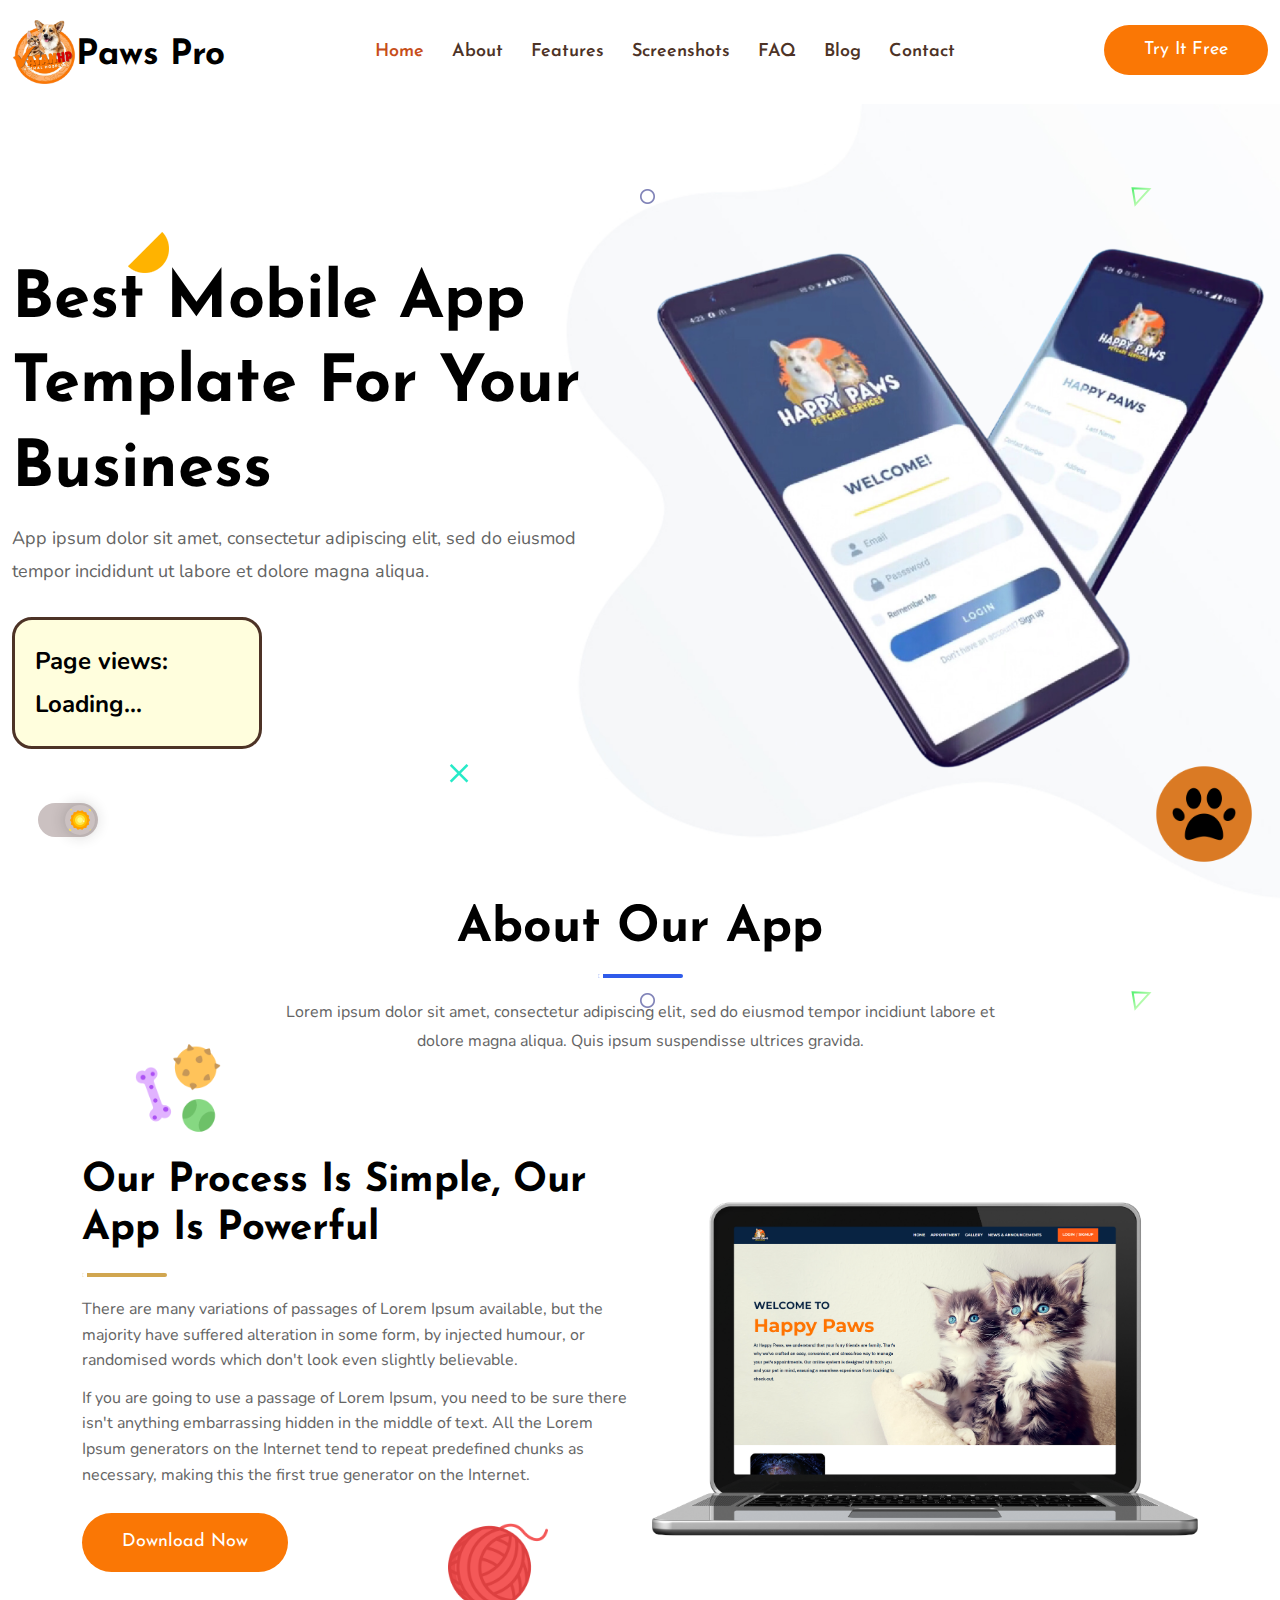
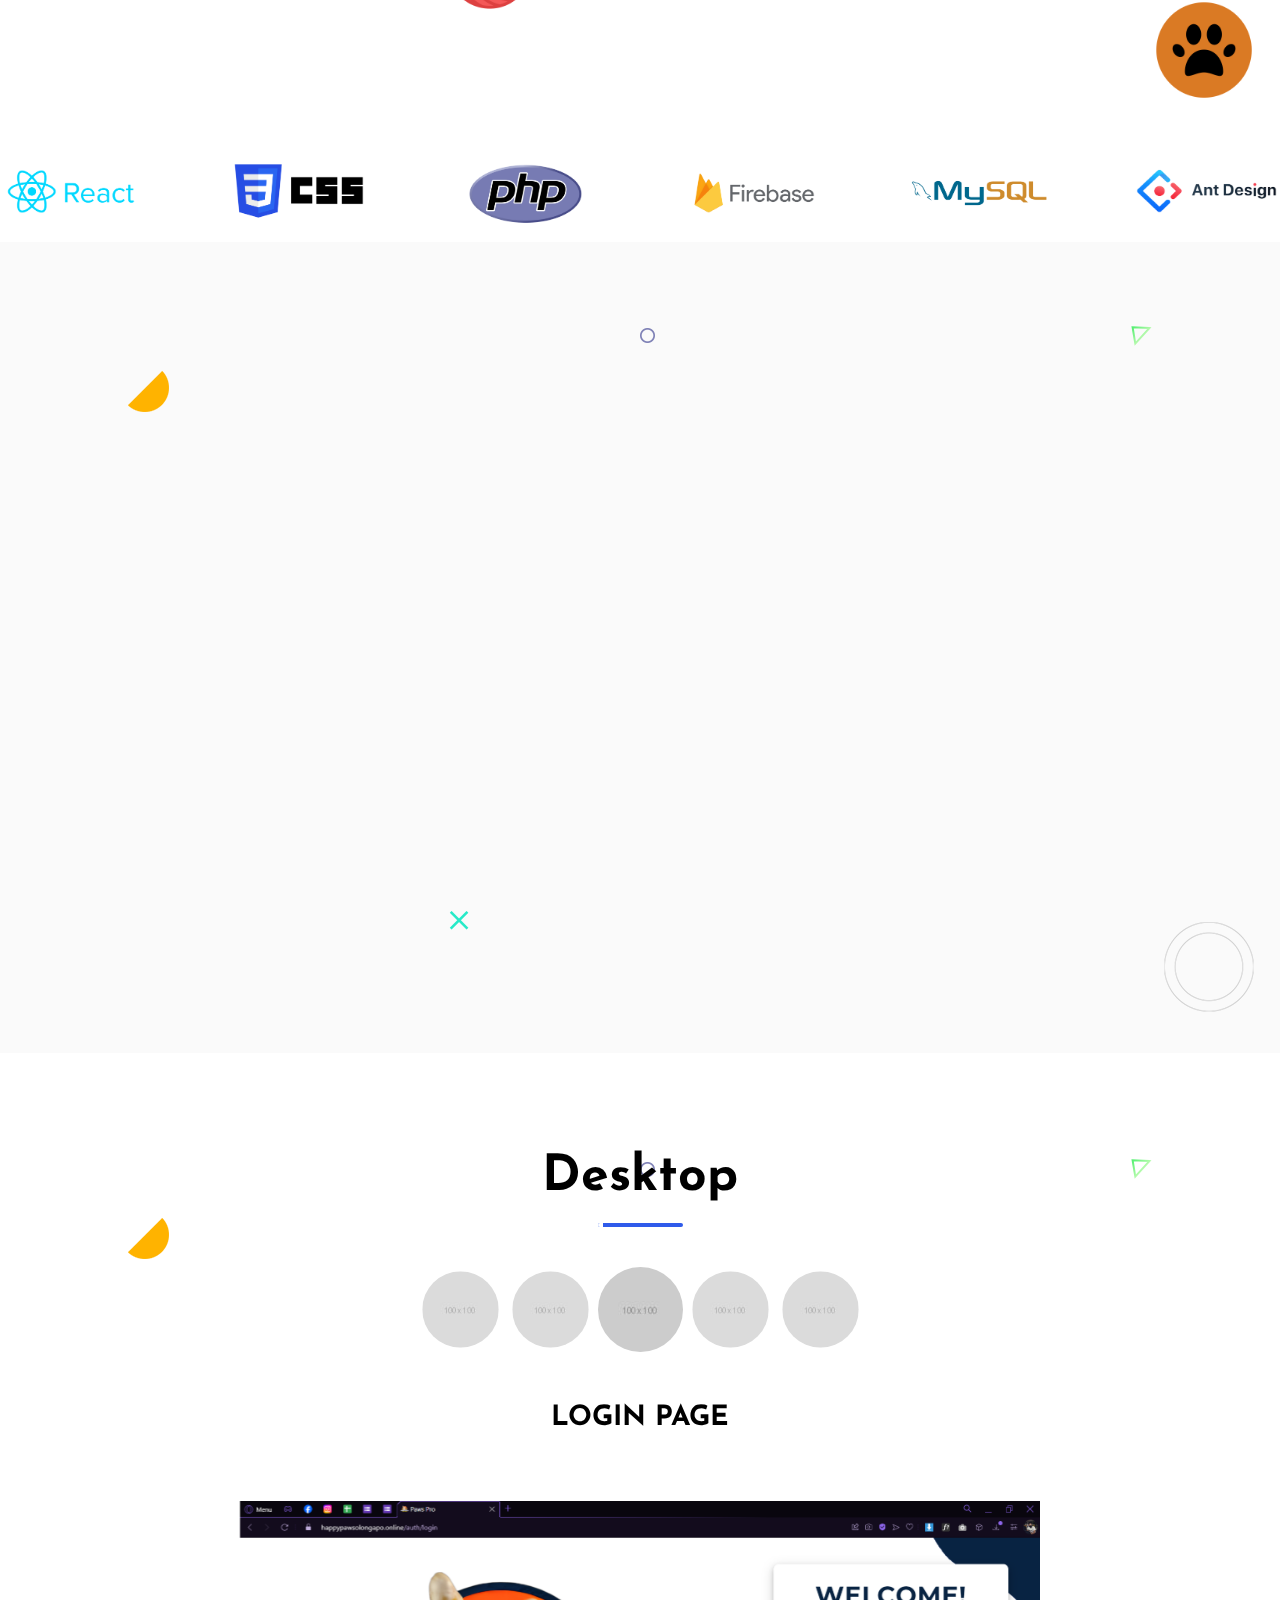
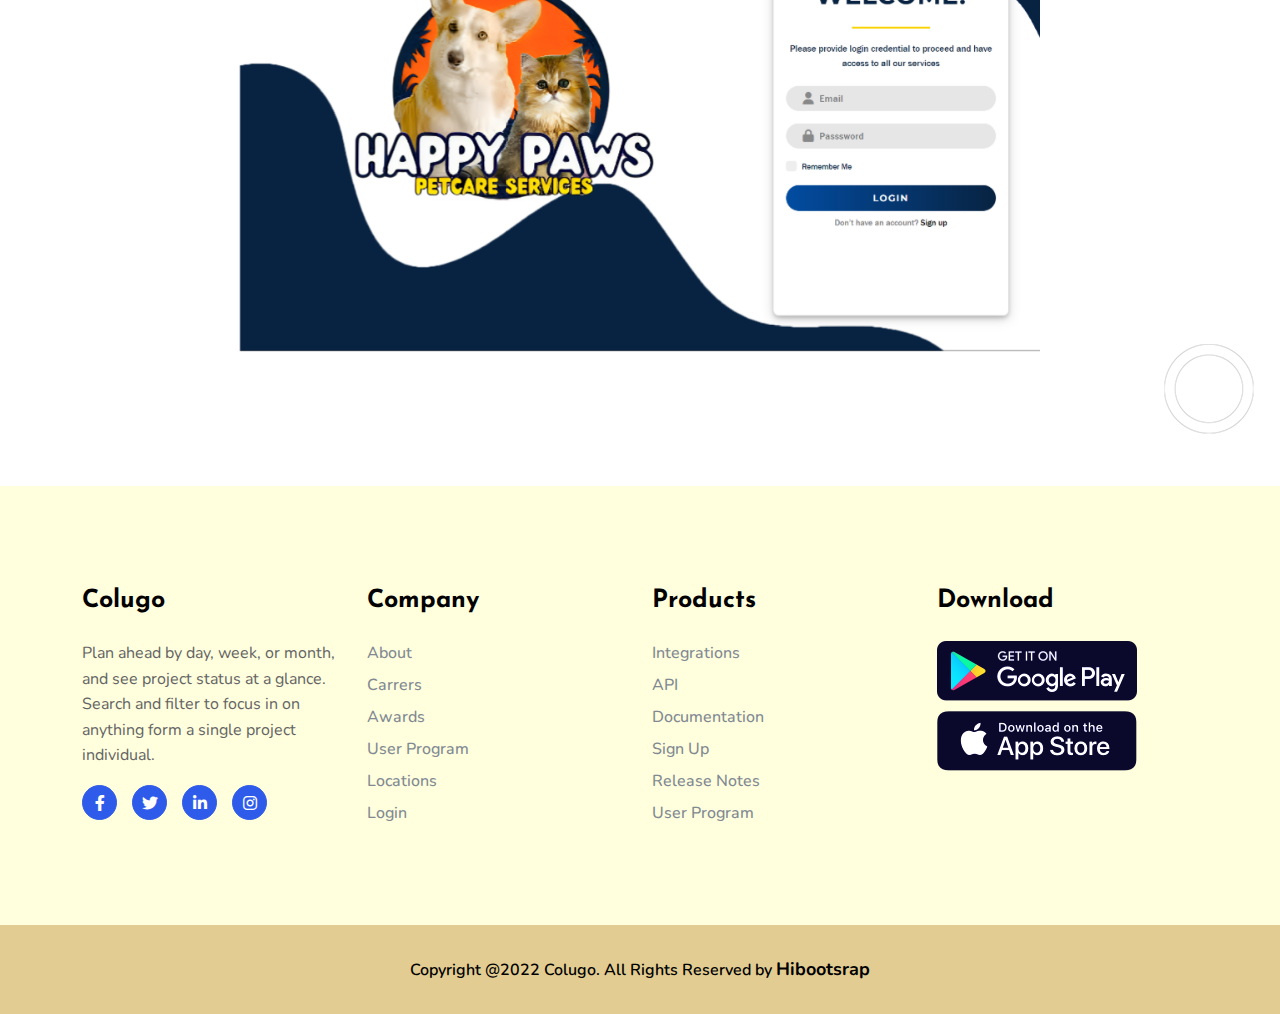
==== index.html @ d1c4af21 "update" ====
<!doctype html>
<html lang="zxx">
    <head>
        <!-- Required meta tags -->
        <meta charset="utf-8">
        <meta name="viewport" content="width=device-width, initial-scale=1, shrink-to-fit=no">
        <meta http-equiv="Cache-Control" content="no-cache, no-store, must-revalidate">
        <meta http-equiv="Pragma" content="no-cache">
        <meta http-equiv="Expires" content="0">
        
        <!-- Bootstrap Min CSS -->
        <link rel="stylesheet" href="assets/css/bootstrap.min.css">
        <!-- Animate Min CSS -->
        <link rel="stylesheet" href="assets/css/animate.min.css">
        <!-- Owl Carousel Min CSS -->
        <link rel="stylesheet" href="assets/css/owl.carousel.min.css">
        <!-- Fontawesome CSS -->
        <link rel="stylesheet" href="assets/css/fontawesome.min.css">
        <!-- Odometer CSS -->
        <link rel="stylesheet" href="assets/css/odometer.css">
        <!-- Popup CSS -->
        <link rel="stylesheet" href="assets/css/magnific-popup.min.css">
        <!-- Slick CSS -->
        <link rel="stylesheet" href="assets/css/slick.min.css">
        <!-- Style CSS -->
        <link rel="stylesheet" href="assets/css/style.css">
        <!-- Dark CSS -->
        <link rel="stylesheet" href="assets/css/dark.css">
        <!-- Responsive CSS -->
        <link rel="stylesheet" href="assets/css/responsive.css">
        <!-- Global CSS -->
        <link rel="stylesheet" href="assets/css/globalstyle.css">

        <title>PAWS PRO</title>

        <link rel="icon" type="image/png" href="assets/img/VTHP.png">
    </head>

    <body data-bs-spy="scroll" data-bs-offset="120">

        <!-- Start Preloader Area -->
        <div class="preloader">
            <div class="preloader">
                <span></span>
                <span></span>
            </div>
        </div>
        <!-- End Preloader Area -->

        <!-- Start Navbar Area -->
        <nav class="navbar navbar-expand-lg navbar-light bg-light">
            <div class="container-fluid">
                <div class="logo">
                    <a href="index.html">
                        <img src="/assets/img/VTHP.png" alt="">
                    </a>
                    <a href="index.html">
                        <h3>Paws Pro</h3>
                    </a>
                </div>

                <button class="navbar-toggler" type="button" data-bs-toggle="collapse" data-bs-target="#navbarSupportedContent" aria-controls="navbarSupportedContent" aria-expanded="false" aria-label="Toggle navigation">
                    <span class="navbar-toggler-icon"></span>
                </button>
            
                <div class="collapse navbar-collapse" id="navbarSupportedContent">
                    <ul class="navbar-nav">
                        <li class="nav-item">
                            <a href="#home" class="nav-link">
                                Home
                            </a>
                        </li>

                        <li class="nav-item">
                            <a href="#about" class="nav-link">
                                About
                            </a>
                        </li>

                        <li class="nav-item">
                            <a href="#features" class="nav-link">
                                Features
                            </a>
                        </li>

                        <li class="nav-item">
                            <a href="#desktop" class="nav-link">
                                Screenshots
                            </a>
                        </li>

                        <li class="nav-item">
                            <a href="#faq" class="nav-link">
                                FAQ
                            </a>
                        </li>

                        <li class="nav-item">
                            <a href="blog.html" class="nav-link">
                                Blog
                            </a>
                        </li>

                        <li class="nav-item">
                            <a href="#contact" class="nav-link">
                                Contact
                            </a>
                        </li>
                    </ul>

                    <div class="others-option">
                        <div class="d-flex align-items-center">
                            <div class="option-item">
                                <a href="#" class="default-btn">
                                    Try It Free
                                    <span></span>
                                </a>
                            </div>
                        </div>
                    </div>
                </div>
            </div>
        </nav>
        <!-- End Navbar Area -->

        <!-- Start Main Banner Area -->
        <div id="home"  class="main-banner">
            <div class="d-table">
                <div class="d-table-cell">
                    <div class="container-fluid">
                        <div class="row align-items-center">
                            <div class="col-lg-6">
                                <div class="banner-content">
                                    <h1>Best Mobile App Template For Your Business</h1>
                                    <p>App ipsum dolor sit amet, consectetur adipiscing elit, sed do eiusmod tempor incididunt ut labore et dolore magna aliqua.</p>
        
                                    <div class="banner-holder">
                                        <p id="page-views">Page views: Loading...</p>
                                    </div>
                                </div>
                            </div>

                            <div class="col-lg-6">
                                <div class="banner-image">
                                    <img src="assets/img/ph.png" alt="image">
                                </div>
                            </div>
                        </div>
                    </div>
                </div>
            </div>

            <div class="default-shape">
                <div class="shape-1">
                    <img src="assets/img/dog.png" width="100px" height="auto" alt="image">
                </div>

                <div class="shape-2 rotateme">
                    <img src="assets/img/shape/2.png" alt="image">
                </div>

                <div class="shape-3">
                    <img src="assets/img/shape/3.svg" alt="image">
                </div>

                <div class="shape-4">
                    <img src="assets/img/shape/4.svg" alt="image">
                </div>

                <div class="shape-5">
                    <img src="assets/img/shape/5.png" alt="image">
                </div>
            </div>
        </div>
        <!-- End Main Banner Area -->

        <!-- Start About Area -->
        <section id="about" class="about-area pb-100">
            <div class="container">
                <div class="section-title">
                    <h2>About Our App</h2>
                    <div class="bar"></div>
                    <p>Lorem ipsum dolor sit amet, consectetur adipiscing elit, sed do eiusmod tempor incidiunt  labore et dolore magna aliqua. Quis ipsum suspendisse ultrices gravida.</p>
                </div>

                <div class="row align-items-center">
                    <div class="col-lg-6">
                        <div class="about-content">
                            <h3>Our process is simple, Our App is powerful</h3>
                            <div class="bar"></div>
                            <p>There are many variations of passages of Lorem Ipsum available, but the majority have suffered alteration in some form, by injected humour, or randomised words which don't look even slightly believable.</p>
                            <p>If you are going to use a passage of Lorem Ipsum, you need to be sure there isn't anything embarrassing hidden in the middle of text. All the Lorem Ipsum generators on the Internet tend to repeat predefined chunks as necessary, making this the first true generator on the Internet.</p>

                            <div class="about-btn">
                                <a href="#" class="default-btn">
                                    Download Now
                                    <span></span>
                                </a>
                            </div>
                        </div>
                    </div>

                    <div class="col-lg-6">
                        <div class="about-image">
                            <img src="assets/img/laptop.png" alt="image">
                        </div>
                    </div>
                </div>
            </div>

            <div class="default-shape">
                <div class="shape-1">
                    <img src="assets/img/dog.png" width="100px" height="auto" alt="image">
                </div>

                <div class="shape-2 rotateme">
                    <img src="assets/img/dog-toy.png" width="100px" height="auto" alt="image">
                </div>

                <div class="shape-3">
                    <img src="assets/img/cat-toy.png" width="100px" height="auto" alt="image">
                </div>

                <div class="shape-4">
                    <img src="assets/img/shape/4.svg" alt="image">
                </div>

                <div class="shape-5">
                    <img src="assets/img/shape/5.png" alt="image">
                </div>
            </div>
        </section>
        <section class="slider-area">
            <!-- <h2>Our Clients</h2> -->
            <div class="wrapper">
                <div class="item"><img alt="" src="assets/img/brands/1.png"></div>
                <div class="item"><img alt="" src="assets/img/brands/2.png"></div>
                <div class="item"><img alt="" src="assets/img/brands/3.png"></div>
                <div class="item"><img alt="" src="assets/img/brands/4.png"></div>
                <div class="item"><img alt="" src="assets/img/brands/5.png"></div>
                <div class="item"><img alt="" src="assets/img/brands/6.png"></div>
            </div>
        </section>
        <!-- End About Area -->

                <!-- Start Team Area -->
                <section class="team-area pt-100 pb-70">
                    <div class="container">
                        <div class="section-title wow animate__animated animate__fadeInUp" data-wow-delay=".3s">
                            <h2>Our Expert Team</h2>
                            <div class="bar"></div>
                            <p>Lorem ipsum dolor sit amet, consectetur adipiscing elit, sed do eiusmod tempor incidiunt  labore et dolore magna aliqua. Quis ipsum suspendisse ultrices gravida.</p>
                        </div>
        
                        <div class="row">
                            <div class="col-lg-3 col-sm-6 wow animate__animated animate__fadeInUp" data-wow-delay=".2s">
                                <div class="single-team">
                                    <div class="image">
                                        <img src="assets/img/team/4.png" alt="image">
            
                                        <div class="content">
                                            <h3>James Roward Paneza</h3>
                                            <p>Researcher</p>
                                        </div>
                                    </div>
                                </div>
                            </div>
        
                            <div class="col-lg-3 col-sm-6 wow animate__animated animate__fadeInUp" data-wow-delay=".3s">
                                <div class="single-team">
                                    <div class="image">
                                        <img src="assets/img/team/3.png" alt="image">
            
                                        <div class="content">
                                            <h3>John Harvey Agrabio</h3>
                                            <p>Back-End</p>
                                        </div>
                                    </div>
                                </div>
                            </div>
        
                            <div class="col-lg-3 col-sm-6 wow animate__animated animate__fadeInUp" data-wow-delay=".4s">
                                <div class="single-team">
                                    <div class="image">
                                        <img src="assets/img/team/1.png" alt="image">
            
                                        <div class="content">
                                            <h3>John Patrick S. Mata</h3>
                                            <p>Front-End</p>
                                        </div>
                                    </div>
                                </div>
                            </div>

                            <div class="col-lg-3 col-sm-6 wow animate__animated animate__fadeInUp" data-wow-delay=".4s">
                                <div class="single-team">
                                    <div class="image">
                                        <img src="assets/img/team/2.png" alt="image">
            
                                        <div class="content">
                                            <h3>Kenneth V. Bautista</h3>
                                            <p>Project Adviser</p>
                                        </div>
                                    </div>
                                </div>
                            </div>
                        </div>
                    </div>
        
                    <div class="default-shape">
                        <div class="shape-1">
                            <img src="assets/img/shape/1.png" alt="image">
                        </div>
        
                        <div class="shape-2 rotateme">
                            <img src="assets/img/shape/2.png" alt="image">
                        </div>
        
                        <div class="shape-3">
                            <img src="assets/img/shape/3.svg" alt="image">
                        </div>
        
                        <div class="shape-4">
                            <img src="assets/img/shape/4.svg" alt="image">
                        </div>
        
                        <div class="shape-5">
                            <img src="assets/img/shape/5.png" alt="image">
                        </div>
                    </div>
                </section>
                <!-- End Team Area -->

        <!-- Start Features Area -->
        <!-- <section id="features" class="features-area pb-70">
            <div class="container">
                <div class="section-title">
                    <h2>Awsome Features</h2>
                    <div class="bar"></div>
                    <p>Lorem ipsum dolor sit amet, consectetur adipiscing elit, sed do eiusmod tempor incidiunt  labore et dolore magna aliqua. Quis ipsum suspendisse ultrices gravida.</p>
                </div>

                <div class="row">
                    <div class="col-lg-4 col-md-6">
                        <div class="single-features">
                            <div class="icon">
                                <i class="fa fa-sun"></i>
                            </div>
                            <h3>High Resolution</h3>
                            <p>Lorem ipsum dolor sit amet, con se ctetur adipiscing elit. In sagittis eg esta ante, sed viverra nunc tinci dunt nec elei fend et tiram.</p>
                        </div>
                    </div>

                    <div class="col-lg-4 col-md-6">
                        <div class="single-features">
                            <div class="icon">
                                <i class="fa fa-lightbulb"></i>
                            </div>
                            <h3>Unique Design</h3>
                            <p>Lorem ipsum dolor sit amet, con se ctetur adipiscing elit. In sagittis eg esta ante, sed viverra nunc tinci dunt nec elei fend et tiram.</p>
                        </div>
                    </div>

                    <div class="col-lg-4 col-md-6">
                        <div class="single-features">
                            <div class="icon">
                                <i class="fa fa-desktop"></i>
                            </div>
                            <h3>Full Responsive</h3>
                            <p>Lorem ipsum dolor sit amet, con se ctetur adipiscing elit. In sagittis eg esta ante, sed viverra nunc tinci dunt nec elei fend et tiram.</p>
                        </div>
                    </div>

                    <div class="col-lg-4 col-md-6">
                        <div class="single-features">
                            <div class="icon">
                                <i class="fa fa-code"></i>
                            </div>
                            <h3>Clean Codes</h3>
                            <p>Lorem ipsum dolor sit amet, con se ctetur adipiscing elit. In sagittis eg esta ante, sed viverra nunc tinci dunt nec elei fend et tiram.</p>
                        </div>
                    </div>

                    <div class="col-lg-4 col-md-6">
                        <div class="single-features">
                            <div class="icon">
                                <i class="fa fa-eye"></i>
                            </div>
                            <h3>Retina Ready</h3>
                            <p>Lorem ipsum dolor sit amet, con se ctetur adipiscing elit. In sagittis eg esta ante, sed viverra nunc tinci dunt nec elei fend et tiram.</p>
                        </div>
                    </div>

                    <div class="col-lg-4 col-md-6">
                        <div class="single-features">
                            <div class="icon">
                                <i class="fa fa-camera"></i>
                            </div>
                            <h3>Unlimited Features</h3>
                            <p>Lorem ipsum dolor sit amet, con se ctetur adipiscing elit. In sagittis eg esta ante, sed viverra nunc tinci dunt nec elei fend et tiram.</p>
                        </div>
                    </div>
                </div>
            </div>

            <div class="default-shape">
                <div class="shape-1">
                    <img src="assets/img/shape/1.png" alt="image">
                </div>

                <div class="shape-2 rotateme">
                    <img src="assets/img/shape/2.png" alt="image">
                </div>

                <div class="shape-3">
                    <img src="assets/img/shape/3.svg" alt="image">
                </div>

                <div class="shape-4">
                    <img src="assets/img/shape/4.svg" alt="image">
                </div>

                <div class="shape-5">
                    <img src="assets/img/shape/5.png" alt="image">
                </div>
            </div>
        </section> -->
        <!-- End Features Area -->

        <!-- Start Testimonial Area -->
        <section id="desktop" class="testimonial-area ptb-100">
            <div class="container">
                <div class="section-title">
                    <h2>Desktop</h2>
                    <div class="bar"></div>
                </div>

                <div class="testimonial-slides">


                    <div class="client-thumbnails">
						<div>
							<div class="item">
                                <div class="img-fill">
                                    <img src="assets/img/client/1.jpg" alt="client">
                                </div>
                                
                                <div class="title">
                                    <h3>LOGIN PAGE</h3>
                                </div>
							</div>
							
							<div class="item">
								<div class="img-fill">
                                    <img src="assets/img/client/2.jpg" alt="client">
                                </div>
                                
                                <div class="title">
                                    <h3>SIGN UP PAGE</h3>
                                </div>
                            </div>
                            
                            <div class="item">
								<div class="img-fill">
                                    <img src="assets/img/client/3.jpg" alt="client">
                                </div>
                                
                                <div class="title">
                                    <h3>LANDING PAGE</h3>
                                </div>
							</div>
							
							<div class="item">
								<div class="img-fill">
                                    <img src="assets/img/client/4.jpg" alt="client">
                                </div>
                                
                                <div class="title">
                                    <h3>APPOINTMENT PAGE</h3>
                                </div>
                            </div>
							
							<div class="item">
								<div class="img-fill">
                                    <img src="assets/img/client/5.jpg" alt="client">
                                </div>
                                
                                <div class="title">
                                    <h3>GALLERY PAGE</h3>
                                </div>
                            </div>
                            
                            <div class="item">
								<div class="img-fill">
                                    <img src="assets/img/client/1.jpg" alt="client">
                                </div>
                                
                                <div class="title">
                                    <h3>N & A PAGE</h3>
                                </div>
							</div>
							
							<div class="item">
								<div class="img-fill">
                                    <img src="assets/img/client/2.jpg" alt="client">
                                </div>
                                
                                <div class="title">
                                    <h3>PROFILE PAGE1</h3>
                                </div>
                            </div>
                            
                            <div class="item">
								<div class="img-fill">
                                    <img src="assets/img/client/3.jpg" alt="client">
                                </div>
                                
                                <div class="title">
                                    <h3>PROFILE PAGE2</h3>
                                </div>
							</div>
						</div>
                    </div>



					<div class="client-feedback">
						<div>
							<div class="item">
								<div class="single-feedback">
									<img src="assets/img/paws-page/pawspro-loginpage.png" alt="">
								</div>
							</div>
							
							<div class="item">
								<div class="single-feedback">
									<img src="assets/img/paws-page/pawspro-signuppage.png" alt="">
								</div>
							</div>
							
							<div class="item">
								<div class="single-feedback">
									<img src="assets/img/paws-page/pawspro-landingpage.png" alt="">
								</div>
							</div>
							
							<div class="item">
								<div class="single-feedback">
									<img src="assets/img/paws-page/pawspro-appointmentpage.png" alt="">
								</div>
							</div>
							
							<div class="item">
								<div class="single-feedback">
									<img src="assets/img/paws-page/pawspro-gallerypage.png" alt="">
								</div>
							</div>
							
							<div class="item">
								<div class="single-feedback">
									<img src="assets/img/paws-page/pawspro-newspage.png" alt="">
								</div>
							</div>
							
							<div class="item">
								<div class="single-feedback">
									<img src="assets/img/paws-page/pawspro-profilepage1.png" alt="">
								</div>
							</div>
							
							<div class="item">
								<div class="single-feedback">
									<img src="assets/img/paws-page/pawspro-profilepage2.png" alt="">
								</div>
							</div>
                        </div>
                        
                        <button class="prev-arrow slick-arrow">
                            <i class="fa fa-chevron-left"></i>
                        </button>
                        
                        <button class="next-arrow slick-arrow">
                            <i class="fa fa-chevron-right"></i>
                        </button>
                    </div>
                    
				</div>
            </div>

            <div class="default-shape">
                <div class="shape-1">
                    <img src="assets/img/shape/1.png" alt="image">
                </div>

                <div class="shape-2 rotateme">
                    <img src="assets/img/shape/2.png" alt="image">
                </div>

                <div class="shape-3">
                    <img src="assets/img/shape/3.svg" alt="image">
                </div>

                <div class="shape-4">
                    <img src="assets/img/shape/4.svg" alt="image">
                </div>

                <div class="shape-5">
                    <img src="assets/img/shape/5.png" alt="image">
                </div>
            </div>
        </section>
        <!-- End Testimonial Area -->

        <!-- Start Footer Area -->
        <section class="footer-area pt-100 pb-70">
            <div class="container">
                <div class="row">
                    <div class="col-lg-3 col-sm-6">
                        <div class="single-footer-widget">
                            <a href="#" class="logo">
                                <h2>Colugo</h2>
                            </a>
                            <p>Plan ahead by day, week, or month, and see project status at a glance. Search and filter to focus in on anything form a single project individual.</p>
                            <ul class="social-list">
                                <li>
                                    <a href="#" target="_blank">
                                        <i class="fab fa-facebook-f"></i>
                                    </a>
                                </li>
                                <li>
                                    <a href="#" target="_blank">
                                        <i class="fab fa-twitter"></i>
                                    </a>
                                </li>
                                <li>
                                    <a href="#" target="_blank">
                                        <i class="fab fa-linkedin-in"></i>
                                    </a>
                                </li>
                                <li>
                                    <a href="#" target="_blank">
                                        <i class="fab fa-instagram"></i>
                                    </a>
                                </li>
                            </ul>
                        </div>
                    </div>

                    <div class="col-lg-3 col-sm-6">
                        <div class="single-footer-widget pl-5">
                            <h3>Company</h3>
                            <ul class="list">
                                <li>
                                    <a href="#">
                                        About
                                    </a>
                                </li>
                                <li>
                                    <a href="#">
                                        Carrers
                                    </a>
                                </li>
                                <li>
                                    <a href="#">
                                        Awards
                                    </a>
                                </li>
                                <li>
                                    <a href="#">
                                        User Program
                                    </a>
                                </li>
                                <li>
                                    <a href="#">
                                        Locations
                                    </a>
                                </li>
                                <li>
                                    <a href="#">
                                        Login
                                    </a>
                                </li>
                            </ul>
                        </div>
                    </div>

                    <div class="col-lg-3 col-sm-6">
                        <div class="single-footer-widget">
                            <h3>Products</h3>
                            <ul class="list">
                                <li>
                                    <a href="#">
                                        Integrations
                                    </a>
                                </li>
                                <li>
                                    <a href="#">
                                        API
                                    </a>
                                </li>
                                <li>
                                    <a href="#">
                                        Documentation
                                    </a>
                                </li>
                                <li>
                                    <a href="#">
                                        Sign Up
                                    </a>
                                </li>
                                <li>
                                    <a href="#">
                                        Release Notes
                                    </a>
                                </li>
                                <li>
                                    <a href="#">
                                        User Program
                                    </a>
                                </li>
                            </ul>
                        </div>
                    </div>

                    <div class="col-lg-3 col-sm-6">
                        <div class="single-footer-widget">
                            <h3>Download</h3>
                            
                            <ul class="footer-holder">
                                <li>
                                    <a href="#">
                                        <img src="assets/img/store/1.png" alt="image">
                                    </a>
                                </li>

                                <li>
                                    <a href="#">
                                        <img src="assets/img/store/2.png" alt="image">
                                    </a>
                                </li>
                            </ul>
                        </div>
                    </div>
                </div>
            </div>
        </section>
        <!-- End Footer Area -->

        <!-- Start Copy Right Area -->
        <div class="copy-right">
            <div class="container">
                <div class="copy-right-content">
                    <p>
                        Copyright @2022 Colugo. All Rights Reserved by
                        <a href="https://hibootstrap.com" target="_blank">
                            Hibootsrap
                        </a>
                    </p>
                </div>
            </div>
        </div>
        <!-- End Copy Right Area -->

        <!-- Start Go Top Section -->
        <div class="go-top">
            <i class="fa fa-chevron-up"></i>
            <i class="fa fa-chevron-up"></i>
        </div>
        <!-- End Go Top Section -->

        <!-- jQuery Min JS -->
        <script src="assets/js/jquery.min.js"></script>
        <!-- Bootstrap Min JS -->
        <script src="assets/js/bootstrap.bundle.min.js"></script>
        <!-- Owl Carousel Min JS -->
        <script src="assets/js/owl.carousel.min.js"></script>
        <!-- Appear JS -->
        <script src="assets/js/jquery.appear.js"></script>
        <!-- Odometer JS -->
        <script src="assets/js/odometer.min.js"></script>
        <!-- Slick JS -->
        <script src="assets/js/slick.min.js"></script>
        <!-- Particles JS -->
        <script src="assets/js/particles.min.js"></script>
        <!-- Ripples JS -->
        <script src="assets/js/jquery.ripples-min.js"></script>
        <!-- Popup JS -->
        <script src="assets/js/jquery.magnific-popup.min.js"></script>
        <!-- WOW Min JS -->
        <script src="assets/js/wow.min.js"></script>
        <!-- AjaxChimp Min JS -->
        <script src="assets/js/jquery.ajaxchimp.min.js"></script>
        <!-- Form Validator Min JS -->
        <script src="assets/js/form-validator.min.js"></script>
        <!-- Contact Form Min JS -->
        <script src="assets/js/contact-form-script.js"></script>
        <!-- Main JS -->
        <script src="assets/js/main.js"></script>

        <script>
            // Function to fetch and update the page view count
            function updatePageViews() {
                fetch('https://scarlet-rattlesnake-shoe.cyclic.app/api/totalpageviews') // Assuming the server is running on the same host
                    .then(response => response.json())
                    .then(data => {
                        // Update the page view count in the HTML content
                        document.getElementById('page-views').innerText = 'Page views: ' + data.totalPageViews;
                    })
                    .catch(error => {
                        console.error('Error fetching page views:', error);
                    });
            }
    
            window.onload = updatePageViews;
    
            // Update page views every 30 seconds
            setInterval(updatePageViews, 30000); // 30 seconds in milliseconds
        </script>
    </body>
</html>
---- assets/css/odometer.css ----
.odometer.odometer-auto-theme, .odometer.odometer-theme-default {
  display: inline-block;
  vertical-align: middle;
  *vertical-align: auto;
  *zoom: 1;
  *display: inline;
  position: relative;
}
.odometer.odometer-auto-theme .odometer-digit, .odometer.odometer-theme-default .odometer-digit {
  display: inline-block;
  vertical-align: middle;
  *vertical-align: auto;
  *zoom: 1;
  *display: inline;
  position: relative;
}
.odometer.odometer-auto-theme .odometer-digit .odometer-digit-spacer, .odometer.odometer-theme-default .odometer-digit .odometer-digit-spacer {
  display: inline-block;
  vertical-align: middle;
  *vertical-align: auto;
  *zoom: 1;
  *display: inline;
  visibility: hidden;
}
.odometer.odometer-auto-theme .odometer-digit .odometer-digit-inner, .odometer.odometer-theme-default .odometer-digit .odometer-digit-inner {
  text-align: left;
  display: block;
  position: absolute;
  top: 0;
  left: 0;
  right: 0;
  bottom: 0;
  overflow: hidden;
}
.odometer.odometer-auto-theme .odometer-digit .odometer-ribbon, .odometer.odometer-theme-default .odometer-digit .odometer-ribbon {
  display: block;
}
.odometer.odometer-auto-theme .odometer-digit .odometer-ribbon-inner, .odometer.odometer-theme-default .odometer-digit .odometer-ribbon-inner {
  display: block;
  -webkit-backface-visibility: hidden;
}
.odometer.odometer-auto-theme .odometer-digit .odometer-value, .odometer.odometer-theme-default .odometer-digit .odometer-value {
  display: block;
  -webkit-transform: translateZ(0);
}
.odometer.odometer-auto-theme .odometer-digit .odometer-value.odometer-last-value, .odometer.odometer-theme-default .odometer-digit .odometer-value.odometer-last-value {
  position: absolute;
}
.odometer.odometer-auto-theme.odometer-animating-up .odometer-ribbon-inner, .odometer.odometer-theme-default.odometer-animating-up .odometer-ribbon-inner {
  -webkit-transition: -webkit-transform 2s;
  -moz-transition: -moz-transform 2s;
  -ms-transition: -ms-transform 2s;
  -o-transition: -o-transform 2s;
  transition: transform 2s;
}
.odometer.odometer-auto-theme.odometer-animating-up.odometer-animating .odometer-ribbon-inner, .odometer.odometer-theme-default.odometer-animating-up.odometer-animating .odometer-ribbon-inner {
  -webkit-transform: translateY(-100%);
  -moz-transform: translateY(-100%);
  -ms-transform: translateY(-100%);
  -o-transform: translateY(-100%);
  transform: translateY(-100%);
}
.odometer.odometer-auto-theme.odometer-animating-down .odometer-ribbon-inner, .odometer.odometer-theme-default.odometer-animating-down .odometer-ribbon-inner {
  -webkit-transform: translateY(-100%);
  -moz-transform: translateY(-100%);
  -ms-transform: translateY(-100%);
  -o-transform: translateY(-100%);
  transform: translateY(-100%);
}
.odometer.odometer-auto-theme.odometer-animating-down.odometer-animating .odometer-ribbon-inner, .odometer.odometer-theme-default.odometer-animating-down.odometer-animating .odometer-ribbon-inner {
  -webkit-transition: -webkit-transform 2s;
  -moz-transition: -moz-transform 2s;
  -ms-transition: -ms-transform 2s;
  -o-transition: -o-transform 2s;
  transition: transform 2s;
  -webkit-transform: translateY(0);
  -moz-transform: translateY(0);
  -ms-transform: translateY(0);
  -o-transform: translateY(0);
  transform: translateY(0);
}

.odometer.odometer-auto-theme, .odometer.odometer-theme-default {
  font-family: "Helvetica Neue", sans-serif;
  line-height: 1.1em;
}
.odometer.odometer-auto-theme .odometer-value, .odometer.odometer-theme-default .odometer-value {
  text-align: center;
}
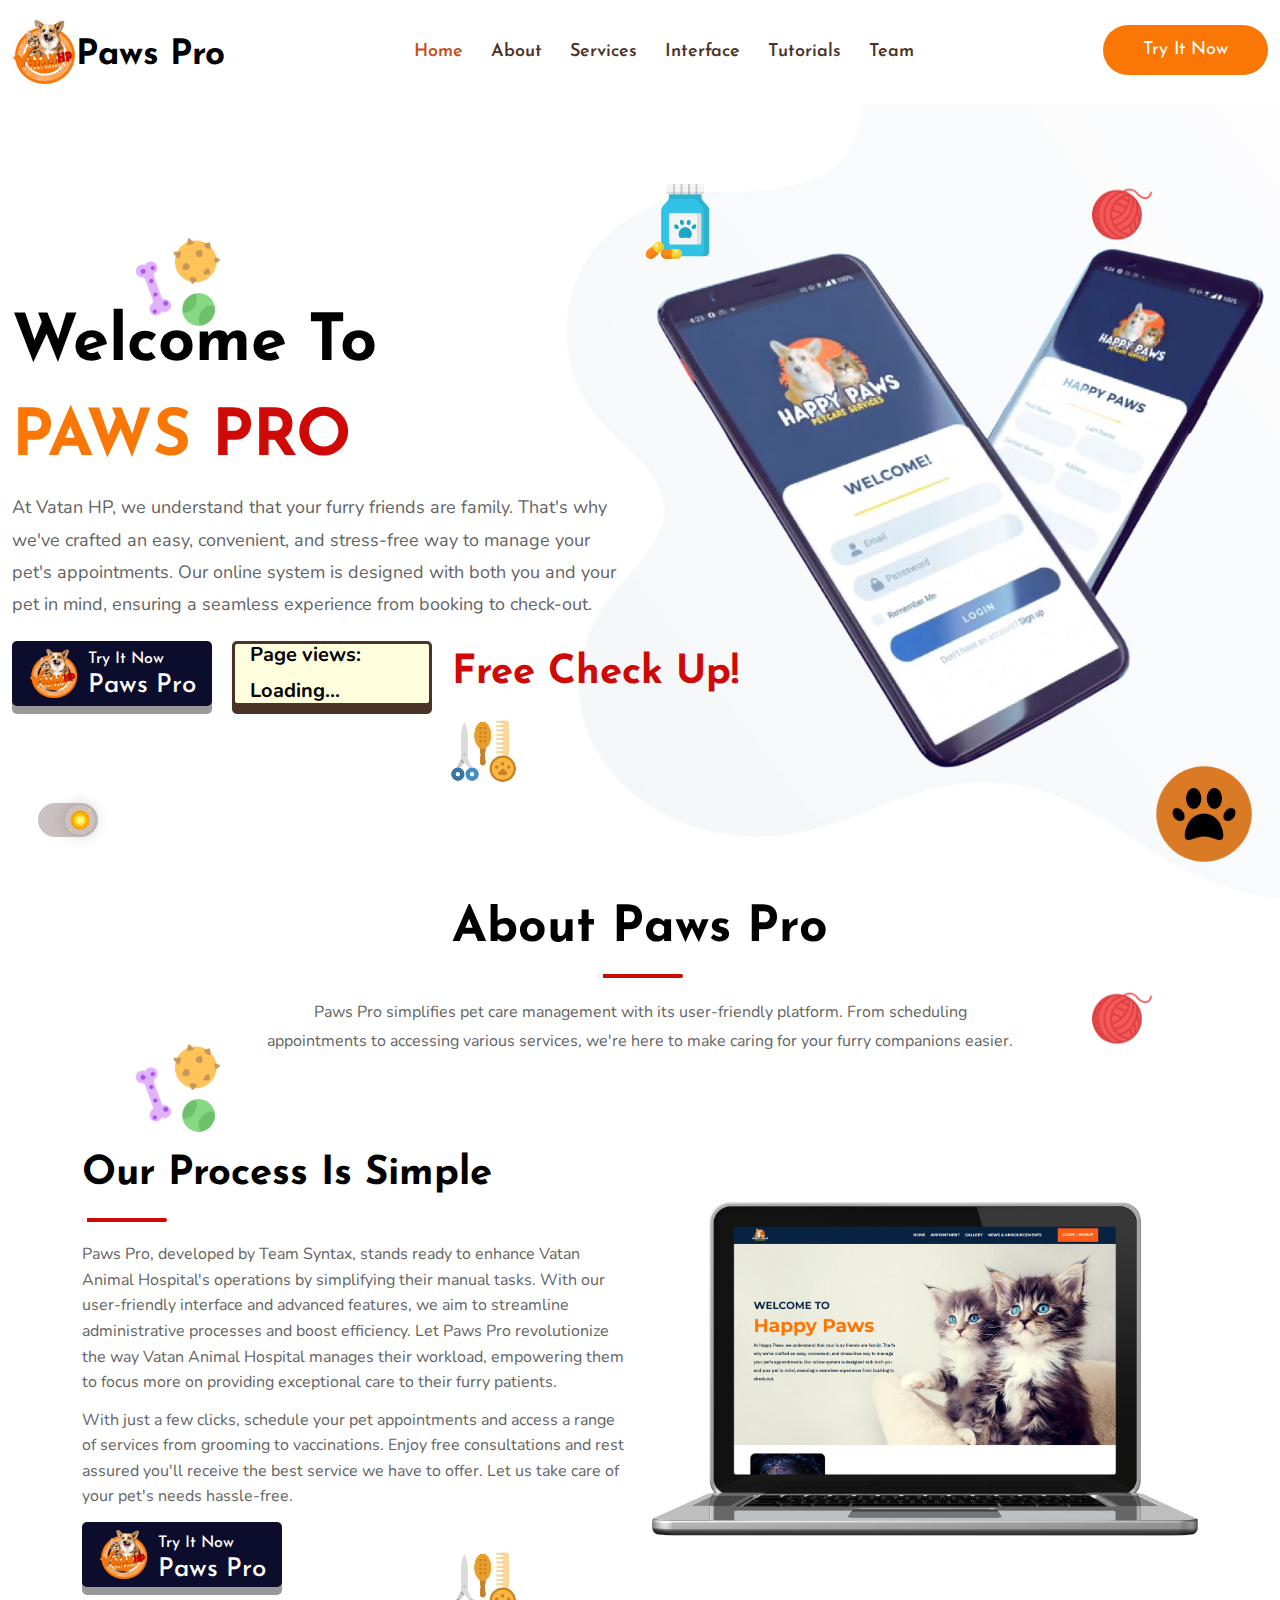
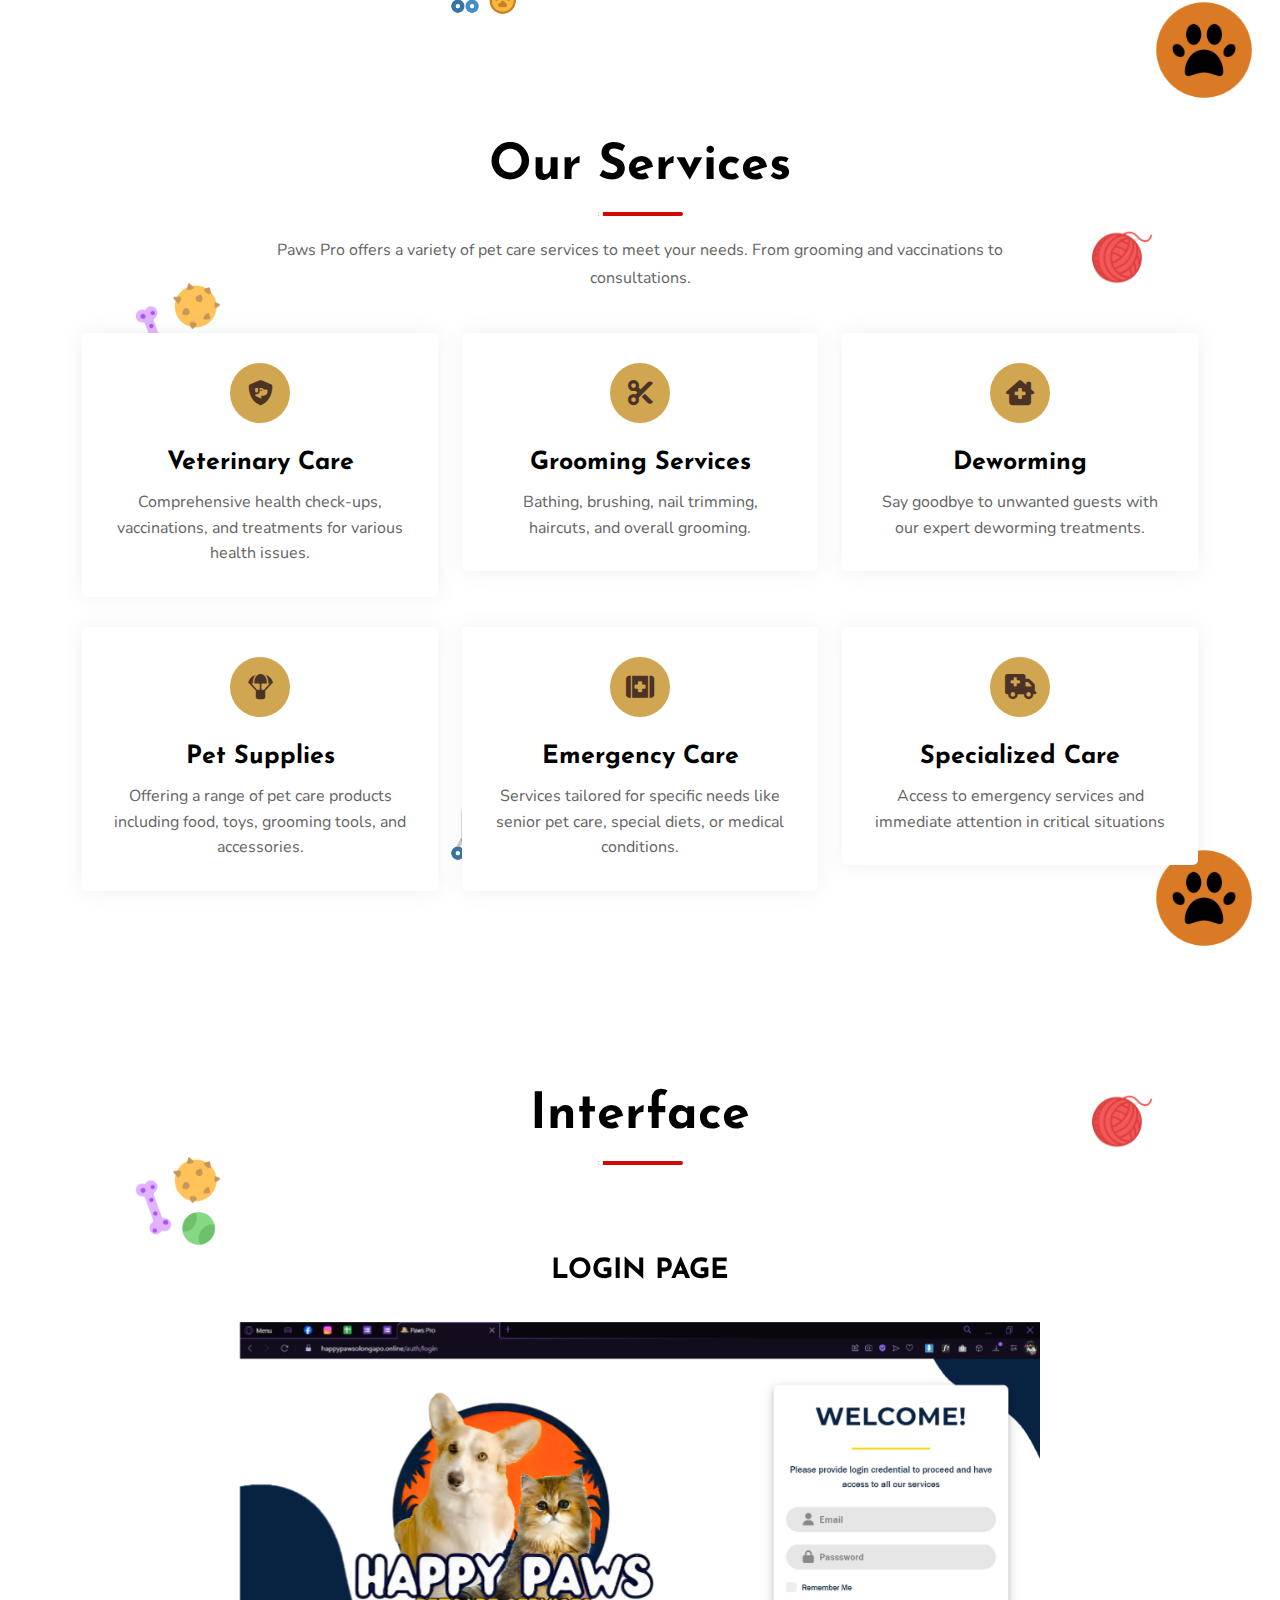
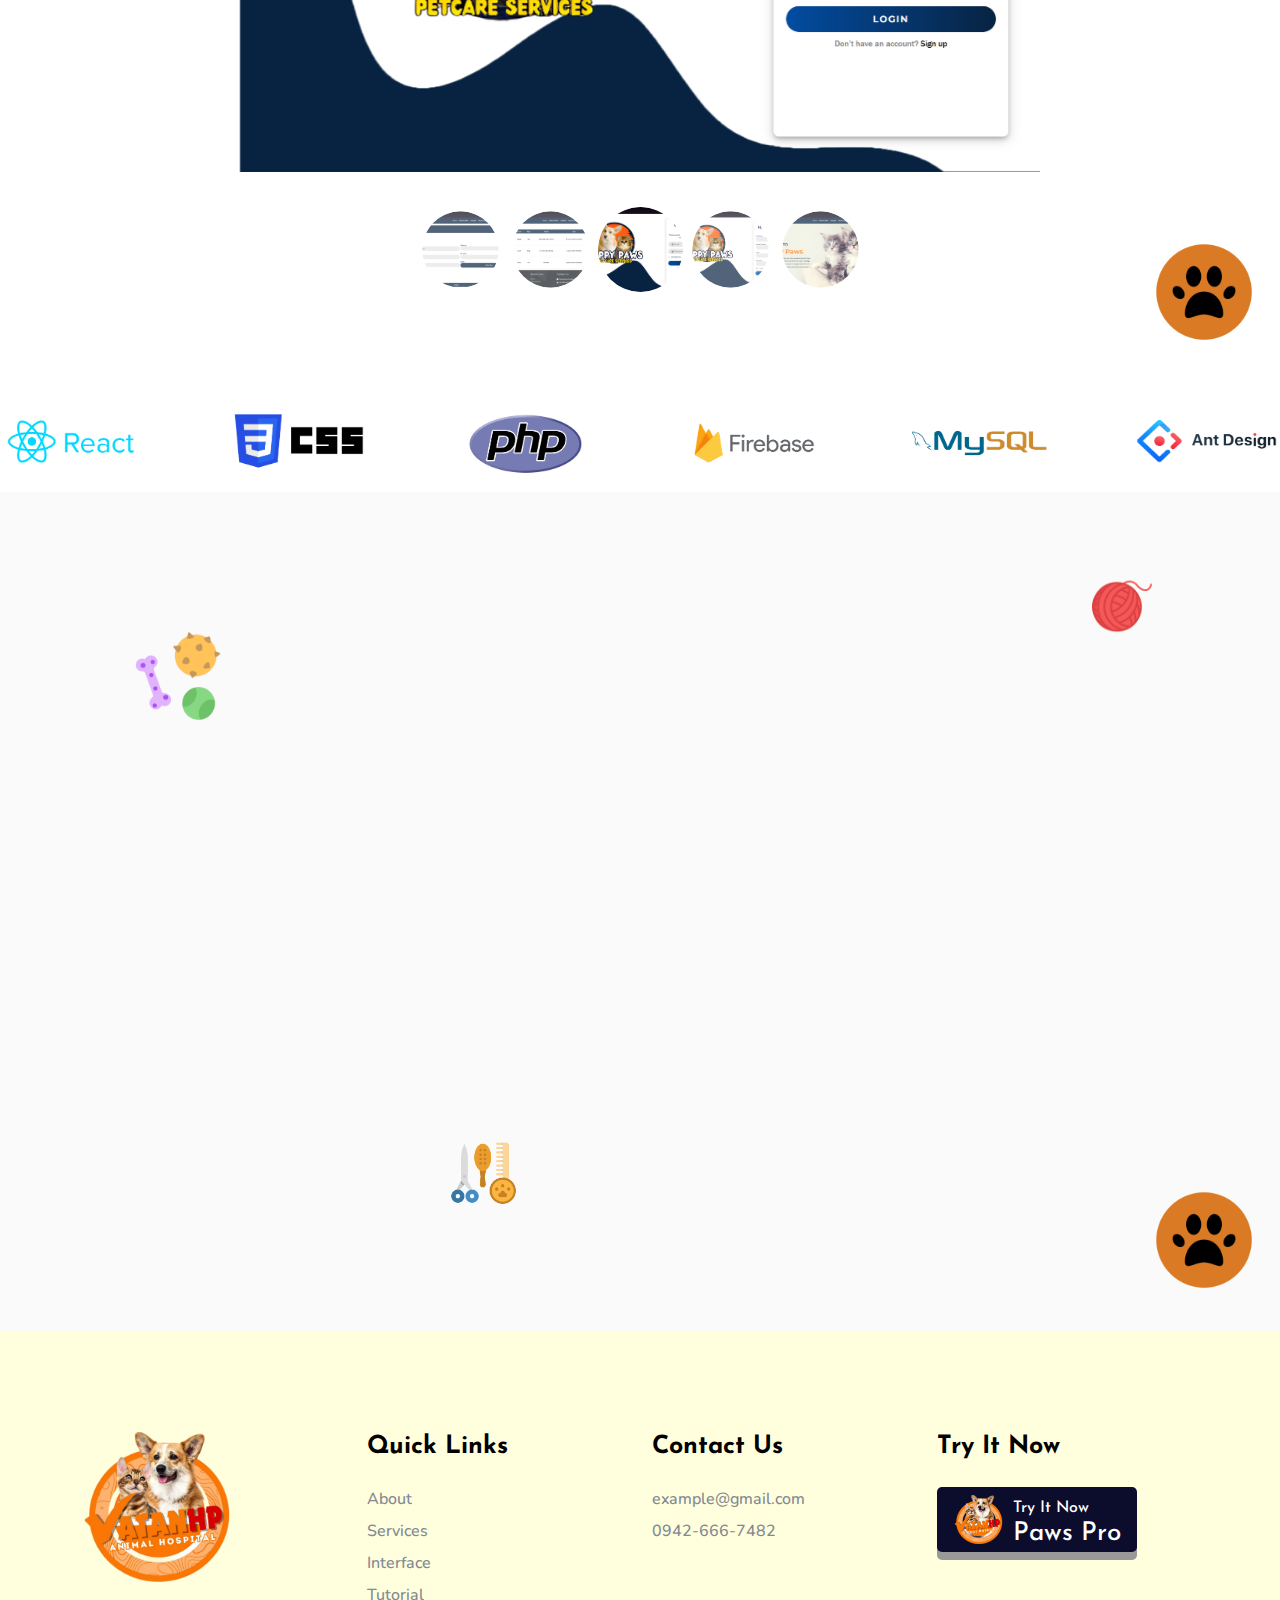
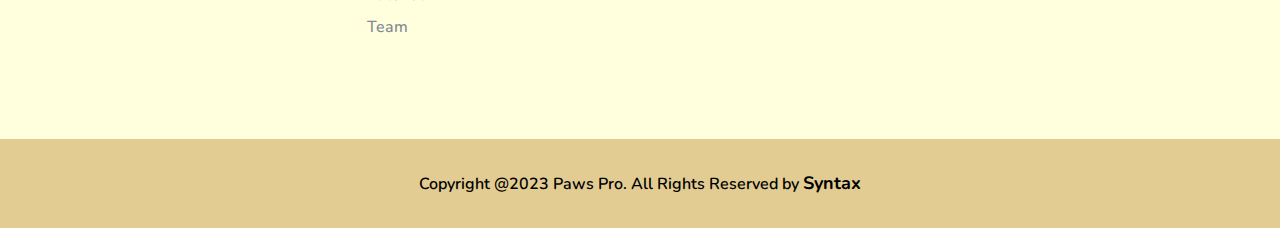
==== commit b74a233c: "update" ====
--- a/index.html
+++ b/index.html
@@ -30,7 +30,7 @@
         <link rel="stylesheet" href="assets/css/responsive.css">
         <!-- Global CSS -->
         <link rel="stylesheet" href="assets/css/globalstyle.css">
-
+        <link rel="stylesheet" href="https://cdnjs.cloudflare.com/ajax/libs/font-awesome/6.5.2/css/all.min.css" integrity="sha512-SnH5WK+bZxgPHs44uWIX+LLJAJ9/2PkPKZ5QiAj6Ta86w+fsb2TkcmfRyVX3pBnMFcV7oQPJkl9QevSCWr3W6A==" crossorigin="anonymous" referrerpolicy="no-referrer" />
         <title>PAWS PRO</title>
 
         <link rel="icon" type="image/png" href="assets/img/VTHP.png">
@@ -77,25 +77,32 @@
                             </a>
                         </li>
 
+                        
                         <li class="nav-item">
-                            <a href="#features" class="nav-link">
-                                Features
+                            <a href="#services" class="nav-link">
+                                Services
                             </a>
                         </li>
 
                         <li class="nav-item">
                             <a href="#desktop" class="nav-link">
-                                Screenshots
+                                Interface
                             </a>
                         </li>
 
                         <li class="nav-item">
                             <a href="#faq" class="nav-link">
-                                FAQ
+                                Tutorials
                             </a>
                         </li>
 
                         <li class="nav-item">
+                            <a href="#team" class="nav-link">
+                                Team
+                            </a>
+                        </li>
+
+                        <!-- <li class="nav-item">
                             <a href="blog.html" class="nav-link">
                                 Blog
                             </a>
@@ -105,14 +112,14 @@
                             <a href="#contact" class="nav-link">
                                 Contact
                             </a>
-                        </li>
+                        </li> -->
                     </ul>
 
                     <div class="others-option">
                         <div class="d-flex align-items-center">
                             <div class="option-item">
-                                <a href="#" class="default-btn">
-                                    Try It Free
+                                <a href="https://happypawsolongapo.online" class="default-btn">
+                                    Try It Now
                                     <span></span>
                                 </a>
                             </div>
@@ -131,12 +138,28 @@
                         <div class="row align-items-center">
                             <div class="col-lg-6">
                                 <div class="banner-content">
-                                    <h1>Best Mobile App Template For Your Business</h1>
-                                    <p>App ipsum dolor sit amet, consectetur adipiscing elit, sed do eiusmod tempor incididunt ut labore et dolore magna aliqua.</p>
-        
-                                    <div class="banner-holder">
-                                        <p id="page-views">Page views: Loading...</p>
+                                    <h1>Welcome to</h1>
+                                    <h2>PAWS <span>PRO</span></h2>
+                                    <p>At Vatan HP, we understand that your furry friends are family. 
+                                        That's why we've crafted an easy, convenient, and stress-free way to manage your pet's appointments. 
+                                        Our online system is designed with both you and your pet in mind, ensuring a seamless experience from booking to check-out.
+                                      </p>
+                                    <div class="try_it">
+                                        <a href="https://happypawsolongapo.online">
+                                            <div class="pawspro-conntaier">
+                                                <img src="assets/img/VTHP.png" alt="image">
+                                                <div class="pawspro-contet">
+                                                    <h6>Try It Now</h6>
+                                                    <h2>Paws Pro</h2>
+                                                </div>
+                                            </div>
+                                        </a>
+                                        <div class="banner-holder">
+                                            <p id="page-views">Page views: Loading...</p>
+                                        </div>
+                                        <div class="float-text"><h2>Free Check Up!</h2></div>
                                     </div>
+
                                 </div>
                             </div>
 
@@ -156,21 +179,22 @@
                 </div>
 
                 <div class="shape-2 rotateme">
-                    <img src="assets/img/shape/2.png" alt="image">
+                    <img src="assets/img/shape/dog-toy-1.png" width="100px" height="auto" alt="image">
                 </div>
 
                 <div class="shape-3">
-                    <img src="assets/img/shape/3.svg" alt="image">
+                    <img src="assets/img/shape/groom-1.png" width="70px" height="auto" alt="image">
                 </div>
 
                 <div class="shape-4">
-                    <img src="assets/img/shape/4.svg" alt="image">
+                    <img src="assets/img/shape/cat-toy.png" width="60px" height="auto" alt="image">
                 </div>
 
                 <div class="shape-5">
-                    <img src="assets/img/shape/5.png" alt="image">
-                </div>
-            </div>
+                    <img src="assets/img/shape/medicine.png" width="75px" height="auto" alt="image">
+                </div>
+            </div>
+
         </div>
         <!-- End Main Banner Area -->
 
@@ -178,25 +202,34 @@
         <section id="about" class="about-area pb-100">
             <div class="container">
                 <div class="section-title">
-                    <h2>About Our App</h2>
+                    <h2>About Paws Pro</h2>
                     <div class="bar"></div>
-                    <p>Lorem ipsum dolor sit amet, consectetur adipiscing elit, sed do eiusmod tempor incidiunt  labore et dolore magna aliqua. Quis ipsum suspendisse ultrices gravida.</p>
+                    <p>Paws Pro simplifies pet care management with its user-friendly platform. From scheduling appointments to accessing various services, we're here to make caring for your furry companions easier.</p>
                 </div>
 
                 <div class="row align-items-center">
                     <div class="col-lg-6">
                         <div class="about-content">
-                            <h3>Our process is simple, Our App is powerful</h3>
+                            <h3>Our process is simple</h3>
                             <div class="bar"></div>
-                            <p>There are many variations of passages of Lorem Ipsum available, but the majority have suffered alteration in some form, by injected humour, or randomised words which don't look even slightly believable.</p>
-                            <p>If you are going to use a passage of Lorem Ipsum, you need to be sure there isn't anything embarrassing hidden in the middle of text. All the Lorem Ipsum generators on the Internet tend to repeat predefined chunks as necessary, making this the first true generator on the Internet.</p>
-
-                            <div class="about-btn">
-                                <a href="#" class="default-btn">
-                                    Download Now
+                            <p>Paws Pro, developed by Team Syntax, stands ready to enhance Vatan Animal Hospital's operations by simplifying their manual tasks. With our user-friendly interface and advanced features, we aim to streamline administrative processes and boost efficiency. Let Paws Pro revolutionize the way Vatan Animal Hospital manages their workload, empowering them to focus more on providing exceptional care to their furry patients. </p>
+                            <p>With just a few clicks, schedule your pet appointments and access a range of services from grooming to vaccinations. Enjoy free consultations and rest assured you'll receive the best service we have to offer. Let us take care of your pet's needs hassle-free.</p>
+
+                            <a href="https://happypawsolongapo.online">
+                                <div class="pawspro-conntaier">
+                                    <img src="assets/img/VTHP.png" alt="image">
+                                    <div class="pawspro-contet">
+                                        <h6>Try It Now</h6>
+                                        <h2>Paws Pro</h2>
+                                    </div>
+                                </div>
+                                 </a>
+                            <!-- <div class="about-btn">
+                                <a href="https://happypawsolongapo.online" class="default-btn">
+                                    Try It Now
                                     <span></span>
                                 </a>
-                            </div>
+                            </div> -->
                         </div>
                     </div>
 
@@ -214,42 +247,325 @@
                 </div>
 
                 <div class="shape-2 rotateme">
-                    <img src="assets/img/dog-toy.png" width="100px" height="auto" alt="image">
+                    <img src="assets/img/shape/dog-toy-1.png" width="100px" height="auto" alt="image">
                 </div>
 
                 <div class="shape-3">
-                    <img src="assets/img/cat-toy.png" width="100px" height="auto" alt="image">
+                    <img src="assets/img/shape/groom-1.png" width="70px" height="auto" alt="image">
                 </div>
 
                 <div class="shape-4">
-                    <img src="assets/img/shape/4.svg" alt="image">
-                </div>
-
-                <div class="shape-5">
-                    <img src="assets/img/shape/5.png" alt="image">
+                    <img src="assets/img/shape/cat-toy.png" width="60px" height="auto" alt="image">
                 </div>
             </div>
         </section>
         <section class="slider-area">
             <!-- <h2>Our Clients</h2> -->
-            <div class="wrapper">
+
+        </section>
+        <!-- End About Area -->
+
+        <!-- Start Services Area -->
+        <section id="services" class="features-area pb-70">
+            <div class="container">
+                <div class="section-title">
+                    <h2>Our Services</h2>
+                    <div class="bar"></div>
+                    <p>Paws Pro offers a variety of pet care services to meet your needs. From grooming and vaccinations to consultations.</p>
+                </div>
+
+                <div class="row">
+                    <div class="col-lg-4 col-md-6">
+                        <div class="single-features">
+                            <div class="icon">
+                                <i class="fa-solid fa-shield-dog"></i>
+                            </div>
+                            <h3>Veterinary Care</h3>
+                            <p>Comprehensive health check-ups, vaccinations, and treatments for various health issues.</p>
+                        </div>
+                    </div>
+
+                    <div class="col-lg-4 col-md-6">
+                        <div class="single-features">
+                            <div class="icon">
+                                <i class="fa-solid fa-scissors"></i>
+                            </div>
+                            <h3>Grooming Services</h3>
+                            <p>Bathing, brushing, nail trimming, haircuts, and overall grooming.</p>
+                        </div>
+                    </div>
+
+                    <div class="col-lg-4 col-md-6">
+                        <div class="single-features">
+                            <div class="icon">
+                                <i class="fa-solid fa-house-chimney-medical"></i>
+                            </div>
+                            <h3>Deworming</h3>
+                            <p>Say goodbye to unwanted guests with our expert deworming treatments.</p>
+                        </div>
+                    </div>
+
+                    <div class="col-lg-4 col-md-6">
+                        <div class="single-features">
+                            <div class="icon">
+                                <i class="fa-solid fa-parachute-box"></i>
+                            </div>
+                            <h3>Pet Supplies</h3>
+                            <p>Offering a range of pet care products including food, toys, grooming tools, and accessories.</p>
+                        </div>
+                    </div>
+
+                    <div class="col-lg-4 col-md-6">
+                        <div class="single-features">
+                            <div class="icon">
+                                <i class="fa-solid fa-kit-medical"></i>
+                            </div>
+                            <h3>Emergency Care</h3>
+                            <p>Services tailored for specific needs like senior pet care, special diets, or medical conditions.</p>
+                        </div>
+                    </div>
+
+                    <div class="col-lg-4 col-md-6">
+                        <div class="single-features">
+                            <div class="icon">
+                                <i class="fa-solid fa-truck-medical"></i>
+                            </div>
+                            <h3>Specialized Care</h3>
+                            <p>Access to emergency services and immediate attention in critical situations</p>
+                        </div>
+                    </div>
+                </div>
+            </div>
+
+            <div class="default-shape">
+                <div class="shape-1">
+                    <img src="assets/img/dog.png" width="100px" height="auto" alt="image">
+                </div>
+
+                <div class="shape-2 rotateme">
+                    <img src="assets/img/shape/dog-toy-1.png" width="100px" height="auto" alt="image">
+                </div>
+
+                <div class="shape-3">
+                    <img src="assets/img/shape/groom-1.png" width="70px" height="auto" alt="image">
+                </div>
+
+                <div class="shape-4">
+                    <img src="assets/img/shape/cat-toy.png" width="60px" height="auto" alt="image">
+                </div>
+
+            </div>
+        </section>
+        <!-- End Services Area -->
+
+        <!-- Start Testimonial Area -->
+        <section class="testimonial-area ptb-100">
+            <div class="container">
+                <div class="section-title">
+                    <h2>Interface</h2>
+                    <div class="bar"></div>
+                </div>
+
+                <div id="desktop" class="testimonial-slides">
+
+                    <div class="client-thumbnails">
+						<div>
+							<div class="item">
+                                <div class="title">
+                                    <h3>LOGIN PAGE</h3>
+                                </div>
+							</div>
+							
+							<div class="item">
+                                <div class="title">
+                                    <h3>SIGN UP PAGE</h3>
+                                </div>
+                            </div>
+                            
+                            <div class="item">
+                                <div class="title">
+                                    <h3>LANDING PAGE</h3>
+                                </div>
+							</div>
+							
+							<div class="item">
+                                <div class="title">
+                                    <h3>APPOINTMENT PAGE</h3>
+                                </div>
+                            </div>
+							
+							<div class="item">
+                                <div class="title">
+                                    <h3>GALLERY PAGE</h3>
+                                </div>
+                            </div>
+                            
+                            <div class="item">
+                                <div class="title">
+                                    <h3>PROMO PAGE</h3>
+                                </div>
+							</div>
+							
+							<div class="item">
+                                <div class="title">
+                                    <h3>PROFILE PAGE1</h3>
+                                </div>
+                            </div>
+                            
+                            <div class="item">
+                                <div class="title">
+                                    <h3>PROFILE PAGE2</h3>
+                                </div>
+							</div>
+						</div>
+                    </div>
+
+					<div class="client-feedback">
+						<div>
+							<div class="item">
+								<div class="single-feedback">
+									<img src="assets/img/paws-page/pawspro-loginpage.png" alt="">
+								</div>
+							</div>
+							
+							<div class="item">
+								<div class="single-feedback">
+									<img src="assets/img/paws-page/pawspro-signuppage.png" alt="">
+								</div>
+							</div>
+							
+							<div class="item">
+								<div class="single-feedback">
+									<img src="assets/img/paws-page/pawspro-landingpage.png" alt="">
+								</div>
+							</div>
+							
+							<div class="item">
+								<div class="single-feedback">
+									<img src="assets/img/paws-page/pawspro-appointmentpage.png" alt="">
+								</div>
+							</div>
+							
+							<div class="item">
+								<div class="single-feedback">
+									<img src="assets/img/paws-page/pawspro-gallerypage.png" alt="">
+								</div>
+							</div>
+							
+							<div class="item">
+								<div class="single-feedback">
+									<img src="assets/img/paws-page/pawspro-newspage.png" alt="">
+								</div>
+							</div>
+							
+							<div class="item">
+								<div class="single-feedback">
+									<img src="assets/img/paws-page/pawspro-profilepage1.png" alt="">
+								</div>
+							</div>
+							
+							<div class="item">
+								<div class="single-feedback">
+									<img src="assets/img/paws-page/pawspro-profilepage2.png" alt="">
+								</div>
+							</div>
+                        </div>
+                        
+                        <button class="prev-arrow slick-arrow">
+                            <i class="fa fa-chevron-left"></i>
+                        </button>
+                        
+                        <button class="next-arrow slick-arrow">
+                            <i class="fa fa-chevron-right"></i>
+                        </button>
+                    </div>
+
+                    <div class="client-thumbnails">
+						<div>
+							<div class="item">
+                                <div class="img-fill">
+                                    <img src="assets/img/paws-page/1.png" alt="client">
+                                </div>
+							</div>
+							
+							<div class="item">
+								<div class="img-fill">
+                                    <img src="assets/img/paws-page/2.png" alt="client">
+                                </div>
+                            </div>
+                            
+                            <div class="item">
+								<div class="img-fill">
+                                    <img src="assets/img/paws-page/3.png" alt="client">
+                                </div>
+							</div>
+							
+							<div class="item">
+								<div class="img-fill">
+                                    <img src="assets/img/paws-page/4.png" alt="client">
+                                </div>
+                            </div>
+							
+							<div class="item">
+								<div class="img-fill">
+                                    <img src="assets/img/paws-page/5.png" alt="client">
+                                </div>
+                            </div>
+                            
+                            <div class="item">
+								<div class="img-fill">
+                                    <img src="assets/img/paws-page/6.png" alt="client">
+                                </div>
+							</div>
+							
+							<div class="item">
+								<div class="img-fill">
+                                    <img src="assets/img/paws-page/7.png" alt="client">
+                                </div>
+                            </div>
+                            
+                            <div class="item">
+								<div class="img-fill">
+                                    <img src="assets/img/paws-page/8.png" alt="client">
+                                </div>
+							</div>
+						</div>
+                    </div>
+                    
+				</div>
+            </div>
+
+            <div class="default-shape">
+                <div class="shape-1">
+                    <img src="assets/img/dog.png" width="100px" height="auto" alt="image">
+                </div>
+
+                <div class="shape-2 rotateme">
+                    <img src="assets/img/shape/dog-toy-1.png" width="100px" height="auto" alt="image">
+                </div>
+
+                <div class="shape-4">
+                    <img src="assets/img/shape/cat-toy.png" width="60px" height="auto" alt="image">
+                </div>
+
+            </div>
+        </section>
+        <!-- End Testimonial Area -->
+            <section class="wrapper">
                 <div class="item"><img alt="" src="assets/img/brands/1.png"></div>
                 <div class="item"><img alt="" src="assets/img/brands/2.png"></div>
                 <div class="item"><img alt="" src="assets/img/brands/3.png"></div>
                 <div class="item"><img alt="" src="assets/img/brands/4.png"></div>
                 <div class="item"><img alt="" src="assets/img/brands/5.png"></div>
                 <div class="item"><img alt="" src="assets/img/brands/6.png"></div>
-            </div>
-        </section>
-        <!-- End About Area -->
-
+            </section>
                 <!-- Start Team Area -->
-                <section class="team-area pt-100 pb-70">
+                <section id="team" class="team-area pt-100 pb-70">
                     <div class="container">
                         <div class="section-title wow animate__animated animate__fadeInUp" data-wow-delay=".3s">
                             <h2>Our Expert Team</h2>
                             <div class="bar"></div>
-                            <p>Lorem ipsum dolor sit amet, consectetur adipiscing elit, sed do eiusmod tempor incidiunt  labore et dolore magna aliqua. Quis ipsum suspendisse ultrices gravida.</p>
+                            <p>Our expert team consists of dedicated Gordon College students experienced in web development. We are dedicated to delivering top-quality websites aimed at facilitating pet healthcare functionalities for Happy Paws and its customers, among others.</p>
                         </div>
         
                         <div class="row">
@@ -309,307 +625,24 @@
         
                     <div class="default-shape">
                         <div class="shape-1">
-                            <img src="assets/img/shape/1.png" alt="image">
+                            <img src="assets/img/dog.png" width="100px" height="auto" alt="image">
                         </div>
         
                         <div class="shape-2 rotateme">
-                            <img src="assets/img/shape/2.png" alt="image">
+                            <img src="assets/img/shape/dog-toy-1.png" width="100px" height="auto" alt="image">
                         </div>
         
                         <div class="shape-3">
-                            <img src="assets/img/shape/3.svg" alt="image">
+                            <img src="assets/img/shape/groom-1.png" width="70px" height="auto" alt="image">
                         </div>
         
                         <div class="shape-4">
-                            <img src="assets/img/shape/4.svg" alt="image">
+                            <img src="assets/img/shape/cat-toy.png" width="60px" height="auto" alt="image">
                         </div>
         
-                        <div class="shape-5">
-                            <img src="assets/img/shape/5.png" alt="image">
-                        </div>
                     </div>
                 </section>
                 <!-- End Team Area -->
-
-        <!-- Start Features Area -->
-        <!-- <section id="features" class="features-area pb-70">
-            <div class="container">
-                <div class="section-title">
-                    <h2>Awsome Features</h2>
-                    <div class="bar"></div>
-                    <p>Lorem ipsum dolor sit amet, consectetur adipiscing elit, sed do eiusmod tempor incidiunt  labore et dolore magna aliqua. Quis ipsum suspendisse ultrices gravida.</p>
-                </div>
-
-                <div class="row">
-                    <div class="col-lg-4 col-md-6">
-                        <div class="single-features">
-                            <div class="icon">
-                                <i class="fa fa-sun"></i>
-                            </div>
-                            <h3>High Resolution</h3>
-                            <p>Lorem ipsum dolor sit amet, con se ctetur adipiscing elit. In sagittis eg esta ante, sed viverra nunc tinci dunt nec elei fend et tiram.</p>
-                        </div>
-                    </div>
-
-                    <div class="col-lg-4 col-md-6">
-                        <div class="single-features">
-                            <div class="icon">
-                                <i class="fa fa-lightbulb"></i>
-                            </div>
-                            <h3>Unique Design</h3>
-                            <p>Lorem ipsum dolor sit amet, con se ctetur adipiscing elit. In sagittis eg esta ante, sed viverra nunc tinci dunt nec elei fend et tiram.</p>
-                        </div>
-                    </div>
-
-                    <div class="col-lg-4 col-md-6">
-                        <div class="single-features">
-                            <div class="icon">
-                                <i class="fa fa-desktop"></i>
-                            </div>
-                            <h3>Full Responsive</h3>
-                            <p>Lorem ipsum dolor sit amet, con se ctetur adipiscing elit. In sagittis eg esta ante, sed viverra nunc tinci dunt nec elei fend et tiram.</p>
-                        </div>
-                    </div>
-
-                    <div class="col-lg-4 col-md-6">
-                        <div class="single-features">
-                            <div class="icon">
-                                <i class="fa fa-code"></i>
-                            </div>
-                            <h3>Clean Codes</h3>
-                            <p>Lorem ipsum dolor sit amet, con se ctetur adipiscing elit. In sagittis eg esta ante, sed viverra nunc tinci dunt nec elei fend et tiram.</p>
-                        </div>
-                    </div>
-
-                    <div class="col-lg-4 col-md-6">
-                        <div class="single-features">
-                            <div class="icon">
-                                <i class="fa fa-eye"></i>
-                            </div>
-                            <h3>Retina Ready</h3>
-                            <p>Lorem ipsum dolor sit amet, con se ctetur adipiscing elit. In sagittis eg esta ante, sed viverra nunc tinci dunt nec elei fend et tiram.</p>
-                        </div>
-                    </div>
-
-                    <div class="col-lg-4 col-md-6">
-                        <div class="single-features">
-                            <div class="icon">
-                                <i class="fa fa-camera"></i>
-                            </div>
-                            <h3>Unlimited Features</h3>
-                            <p>Lorem ipsum dolor sit amet, con se ctetur adipiscing elit. In sagittis eg esta ante, sed viverra nunc tinci dunt nec elei fend et tiram.</p>
-                        </div>
-                    </div>
-                </div>
-            </div>
-
-            <div class="default-shape">
-                <div class="shape-1">
-                    <img src="assets/img/shape/1.png" alt="image">
-                </div>
-
-                <div class="shape-2 rotateme">
-                    <img src="assets/img/shape/2.png" alt="image">
-                </div>
-
-                <div class="shape-3">
-                    <img src="assets/img/shape/3.svg" alt="image">
-                </div>
-
-                <div class="shape-4">
-                    <img src="assets/img/shape/4.svg" alt="image">
-                </div>
-
-                <div class="shape-5">
-                    <img src="assets/img/shape/5.png" alt="image">
-                </div>
-            </div>
-        </section> -->
-        <!-- End Features Area -->
-
-        <!-- Start Testimonial Area -->
-        <section id="desktop" class="testimonial-area ptb-100">
-            <div class="container">
-                <div class="section-title">
-                    <h2>Desktop</h2>
-                    <div class="bar"></div>
-                </div>
-
-                <div class="testimonial-slides">
-
-
-                    <div class="client-thumbnails">
-						<div>
-							<div class="item">
-                                <div class="img-fill">
-                                    <img src="assets/img/client/1.jpg" alt="client">
-                                </div>
-                                
-                                <div class="title">
-                                    <h3>LOGIN PAGE</h3>
-                                </div>
-							</div>
-							
-							<div class="item">
-								<div class="img-fill">
-                                    <img src="assets/img/client/2.jpg" alt="client">
-                                </div>
-                                
-                                <div class="title">
-                                    <h3>SIGN UP PAGE</h3>
-                                </div>
-                            </div>
-                            
-                            <div class="item">
-								<div class="img-fill">
-                                    <img src="assets/img/client/3.jpg" alt="client">
-                                </div>
-                                
-                                <div class="title">
-                                    <h3>LANDING PAGE</h3>
-                                </div>
-							</div>
-							
-							<div class="item">
-								<div class="img-fill">
-                                    <img src="assets/img/client/4.jpg" alt="client">
-                                </div>
-                                
-                                <div class="title">
-                                    <h3>APPOINTMENT PAGE</h3>
-                                </div>
-                            </div>
-							
-							<div class="item">
-								<div class="img-fill">
-                                    <img src="assets/img/client/5.jpg" alt="client">
-                                </div>
-                                
-                                <div class="title">
-                                    <h3>GALLERY PAGE</h3>
-                                </div>
-                            </div>
-                            
-                            <div class="item">
-								<div class="img-fill">
-                                    <img src="assets/img/client/1.jpg" alt="client">
-                                </div>
-                                
-                                <div class="title">
-                                    <h3>N & A PAGE</h3>
-                                </div>
-							</div>
-							
-							<div class="item">
-								<div class="img-fill">
-                                    <img src="assets/img/client/2.jpg" alt="client">
-                                </div>
-                                
-                                <div class="title">
-                                    <h3>PROFILE PAGE1</h3>
-                                </div>
-                            </div>
-                            
-                            <div class="item">
-								<div class="img-fill">
-                                    <img src="assets/img/client/3.jpg" alt="client">
-                                </div>
-                                
-                                <div class="title">
-                                    <h3>PROFILE PAGE2</h3>
-                                </div>
-							</div>
-						</div>
-                    </div>
-
-
-
-					<div class="client-feedback">
-						<div>
-							<div class="item">
-								<div class="single-feedback">
-									<img src="assets/img/paws-page/pawspro-loginpage.png" alt="">
-								</div>
-							</div>
-							
-							<div class="item">
-								<div class="single-feedback">
-									<img src="assets/img/paws-page/pawspro-signuppage.png" alt="">
-								</div>
-							</div>
-							
-							<div class="item">
-								<div class="single-feedback">
-									<img src="assets/img/paws-page/pawspro-landingpage.png" alt="">
-								</div>
-							</div>
-							
-							<div class="item">
-								<div class="single-feedback">
-									<img src="assets/img/paws-page/pawspro-appointmentpage.png" alt="">
-								</div>
-							</div>
-							
-							<div class="item">
-								<div class="single-feedback">
-									<img src="assets/img/paws-page/pawspro-gallerypage.png" alt="">
-								</div>
-							</div>
-							
-							<div class="item">
-								<div class="single-feedback">
-									<img src="assets/img/paws-page/pawspro-newspage.png" alt="">
-								</div>
-							</div>
-							
-							<div class="item">
-								<div class="single-feedback">
-									<img src="assets/img/paws-page/pawspro-profilepage1.png" alt="">
-								</div>
-							</div>
-							
-							<div class="item">
-								<div class="single-feedback">
-									<img src="assets/img/paws-page/pawspro-profilepage2.png" alt="">
-								</div>
-							</div>
-                        </div>
-                        
-                        <button class="prev-arrow slick-arrow">
-                            <i class="fa fa-chevron-left"></i>
-                        </button>
-                        
-                        <button class="next-arrow slick-arrow">
-                            <i class="fa fa-chevron-right"></i>
-                        </button>
-                    </div>
-                    
-				</div>
-            </div>
-
-            <div class="default-shape">
-                <div class="shape-1">
-                    <img src="assets/img/shape/1.png" alt="image">
-                </div>
-
-                <div class="shape-2 rotateme">
-                    <img src="assets/img/shape/2.png" alt="image">
-                </div>
-
-                <div class="shape-3">
-                    <img src="assets/img/shape/3.svg" alt="image">
-                </div>
-
-                <div class="shape-4">
-                    <img src="assets/img/shape/4.svg" alt="image">
-                </div>
-
-                <div class="shape-5">
-                    <img src="assets/img/shape/5.png" alt="image">
-                </div>
-            </div>
-        </section>
-        <!-- End Testimonial Area -->
 
         <!-- Start Footer Area -->
         <section class="footer-area pt-100 pb-70">
@@ -617,11 +650,9 @@
                 <div class="row">
                     <div class="col-lg-3 col-sm-6">
                         <div class="single-footer-widget">
-                            <a href="#" class="logo">
-                                <h2>Colugo</h2>
-                            </a>
-                            <p>Plan ahead by day, week, or month, and see project status at a glance. Search and filter to focus in on anything form a single project individual.</p>
-                            <ul class="social-list">
+                            <img src="/assets/img/VTHP.png" width="150px" height="auto" alt="">
+                            <!-- <p>Plan ahead by day, week, or month, and see project status at a glance. Search and filter to focus in on anything form a single project individual.</p> -->
+                            <!-- <ul class="social-list">
                                 <li>
                                     <a href="#" target="_blank">
                                         <i class="fab fa-facebook-f"></i>
@@ -642,101 +673,102 @@
                                         <i class="fab fa-instagram"></i>
                                     </a>
                                 </li>
-                            </ul>
+                            </ul> -->
                         </div>
                     </div>
 
                     <div class="col-lg-3 col-sm-6">
                         <div class="single-footer-widget pl-5">
-                            <h3>Company</h3>
+                            <h3>Quick Links</h3>
                             <ul class="list">
                                 <li>
+                                    <a href="#about">
+                                        About
+                                    </a>
+                                </li>
+                                <li>
+                                    <a href="#service">
+                                        Services
+                                    </a>
+                                </li>
+                                <li>
+                                    <a href="#desktop">
+                                        Interface
+                                    </a>
+                                </li>
+                                <li>
+                                    <a href="#tutorial">
+                                        Tutorial
+                                    </a>
+                                </li>
+                                <li>
+                                    <a href="#team">
+                                        Team
+                                    </a>
+                                </li>
+                                <!-- <li>
                                     <a href="#">
-                                        About
-                                    </a>
-                                </li>
+                                        Login
+                                    </a>
+                                </li> -->
+                            </ul>
+                        </div>
+                    </div>
+
+                    <div class="col-lg-3 col-sm-6">
+                        <div class="single-footer-widget">
+                            <h3>Contact Us</h3>
+                            
+                            <ul class="list">
                                 <li>
                                     <a href="#">
-                                        Carrers
+                                        example@gmail.com
                                     </a>
                                 </li>
                                 <li>
                                     <a href="#">
-                                        Awards
+                                        0942-666-7482
+                                    </a>
+                                </li>
+                                <!-- <li>
+                                    <a href="#">
+                                        Documentation
+                                    </a>
+                                </li>
+                                <li>
+                                    <a href="#">
+                                        Sign Up
+                                    </a>
+                                </li>
+                                <li>
+                                    <a href="#">
+                                        Release Notes
                                     </a>
                                 </li>
                                 <li>
                                     <a href="#">
                                         User Program
                                     </a>
-                                </li>
-                                <li>
-                                    <a href="#">
-                                        Locations
-                                    </a>
-                                </li>
-                                <li>
-                                    <a href="#">
-                                        Login
-                                    </a>
-                                </li>
+                                </li> -->
                             </ul>
                         </div>
                     </div>
 
                     <div class="col-lg-3 col-sm-6">
                         <div class="single-footer-widget">
-                            <h3>Products</h3>
-                            <ul class="list">
-                                <li>
-                                    <a href="#">
-                                        Integrations
-                                    </a>
-                                </li>
-                                <li>
-                                    <a href="#">
-                                        API
-                                    </a>
-                                </li>
-                                <li>
-                                    <a href="#">
-                                        Documentation
-                                    </a>
-                                </li>
-                                <li>
-                                    <a href="#">
-                                        Sign Up
-                                    </a>
-                                </li>
-                                <li>
-                                    <a href="#">
-                                        Release Notes
-                                    </a>
-                                </li>
-                                <li>
-                                    <a href="#">
-                                        User Program
-                                    </a>
-                                </li>
-                            </ul>
-                        </div>
-                    </div>
-
-                    <div class="col-lg-3 col-sm-6">
-                        <div class="single-footer-widget">
-                            <h3>Download</h3>
+                            <h3>Try It Now</h3>
                             
                             <ul class="footer-holder">
                                 <li>
-                                    <a href="#">
-                                        <img src="assets/img/store/1.png" alt="image">
-                                    </a>
-                                </li>
-
-                                <li>
-                                    <a href="#">
-                                        <img src="assets/img/store/2.png" alt="image">
-                                    </a>
+                                    <a href="https://happypawsolongapo.online">
+                                    <div class="pawspro-conntaier">
+                                        <img src="assets/img/VTHP.png" alt="image">
+                                        <div class="pawspro-contet">
+                                            <h6>Try It Now</h6>
+                                            <h2>Paws Pro</h2>
+                                        </div>
+                                    </div>
+                                     </a>
                                 </li>
                             </ul>
                         </div>
@@ -751,9 +783,9 @@
             <div class="container">
                 <div class="copy-right-content">
                     <p>
-                        Copyright @2022 Colugo. All Rights Reserved by
-                        <a href="https://hibootstrap.com" target="_blank">
-                            Hibootsrap
+                        Copyright @2023 Paws Pro. All Rights Reserved by
+                        <a href="#" target="_blank">
+                            Syntax
                         </a>
                     </p>
                 </div>
--- a/assets/css/style.css
+++ b/assets/css/style.css
@@ -193,7 +193,7 @@
 .section-title .bar {
   height: 4px;
   width: 85px;
-  background: #2f5bea;
+  background: var(--hp);
   margin: 20px auto 20px;
   position: relative;
   border-radius: 5px;
@@ -441,7 +441,7 @@
 }
 
 .navbar-light .navbar-nav .nav-item:hover a, .navbar-light .navbar-nav .nav-item.active a {
-  color: #2f5bea;
+  color: var(--hp);
   -webkit-transition: 0.5s;
   transition: 0.5s;
 }
@@ -503,6 +503,17 @@
   line-height: 1.3;
 }
 
+.main-banner .banner-content h2 {
+  font-size: 65px;
+  color: var(--vatan);
+  margin: 0 0 10px 0;
+  line-height: 1.3;
+}
+
+.main-banner .banner-content h2 span {
+  color: var(--hp);
+}
+
 .main-banner .banner-content p {
   margin-bottom: 0;
   color: #646464;
@@ -511,16 +522,20 @@
 }
 
 .main-banner .banner-content .banner-holder {
-  margin-top: 30px;
-  width: 250px;
-  padding: 20px;
-  border-radius: 20px;
+  display: flex;
+  justify-content: center;
+  align-items: center;
+  width: 200px;
+  height: 65px;
+  padding: 8px 15px 8px 15px;
+  border-radius: 5px;
+  box-shadow: 0 8px var(--DB);
   border: solid var(--DB);
   background-color: var(--c1);
 }
 
 .main-banner .banner-content .banner-holder p {
-  font-size: 24px;
+  font-size: 20px;
   font-weight: bold;
   color: #000000;
 }
@@ -664,8 +679,8 @@
   left: 50%;
   top: 10%;
   z-index: -1;
-  -webkit-animation: animationFramesOne 30s infinite linear;
-          animation: animationFramesOne 30s infinite linear;
+  -webkit-animation: moveBounce 10s linear infinite;
+          animation: moveBounce 10s linear infinite;
 }
 
 @-webkit-keyframes rotateMe {
@@ -1006,7 +1021,7 @@
 .about-content .bar {
   height: 4px;
   width: 85px;
-  background: var(--c3);
+  background: var(--hp);
   margin: 20px auto 20px 0;
   position: relative;
   border-radius: 5px;
@@ -1256,7 +1271,6 @@
   position: relative;
   max-width: 450px;
   z-index: 1;
-  margin-bottom: 2rem;
   margin-left: auto;
   margin-right: auto;
 }
@@ -1799,7 +1813,7 @@
 }
 
 .single-team:hover .image .content {
-  background-color: #2f5bea;
+  background-color: var(--DB);
 }
 
 .single-team:hover .image .content h3 {
@@ -3686,7 +3700,7 @@
   top: 0;
   right: 15px;
   color: #ffffff;
-  background-color: #2f5bea;
+  background-color: var(--hp);
   z-index: 4;
   width: 40px;
   text-align: center;
@@ -3697,7 +3711,7 @@
   -webkit-transition: .9s;
   transition: .9s;
   border-radius: 50%;
-  border: 1px solid #2f5bea;
+  border: 1px solid var(--hp);
 }
 
 .go-top.active {
--- a/assets/css/globalstyle.css
+++ b/assets/css/globalstyle.css
@@ -1,11 +1,33 @@
 :root {
-    --btn1:#fa7705;
-    --c1:#fffedd;
-    --c2:#e2cc92;
-    --c3:#d1a650;
-    --c4:#da7a24;
-    --c5:#c74e1a;
-    --DB:#4d3326;
+  --primary: #e2cc92;
+  --secondary: #fffedd;
+  --ascend: #d1a650;
+  --darkcolor: #000000;
+  --lightcolor: #ffffff;
+  --gray: #646464;
+
+  --bg-primary: #ffffff;
+  --bg-secondary: #fafafa;
+  --bg-ascend: #e2cc92;
+
+  --btnPrimary: #fa7705;
+  --btnSecondary: #4d3326;
+  --btnSuccess: #28a745;
+  --btnDanger: #dc3545;
+  --btnWarning: #ffc107;
+
+  --btn1:#fa7705;
+  --c1:#fffedd;
+  --c2:#e2cc92;
+  --c3:#d1a650;
+  --c4:#da7a24;
+  --c5:#c74e1a;
+  --DB:#4d3326;
+
+  --barc: #dc3545;
+
+  --vatan: #fa7705;
+  --hp:#cf0905;
 }
 .wrapper {
 	display: flex;
@@ -25,6 +47,121 @@
     height: auto;
 }
 
+.try_it {
+  width: 1000px;
+  margin-top: 20px;
+  display: flex;
+  align-items: center;
+  flex-direction: row;
+  gap: 20px;
+}
+
+.try_it .pawspro-contet  {
+  margin-top: 17px;
+}
+
+.pawspro-conntaier {
+  width: 200px;
+  height: 65px;
+  padding: 8px 15px 8px 15px;
+  display: flex;
+  justify-content: center;
+  border-radius: 5px;
+  background-color: #0c0c2c;
+  gap: 10px;
+  cursor: pointer;
+  outline: none;
+  border: none;
+  box-shadow: 0 8px #999;
+}
+
+.pawspro-conntaier:hover {
+  background-color: #4d3326;
+}
+
+.pawspro-conntaier:active {
+  background-color: #4d3326;
+  box-shadow: 0 5px #666;
+  transform: translateY(4px);
+}
+
+.pawspro-btn img{
+  width: 60px;
+  height: auto;
+}
+
+.pawspro-contet  {
+  margin-top: 10px;
+  display: flex;
+  flex-direction: column;
+  justify-content: center;
+}
+
+.pawspro-contet h2{
+  padding: 0;
+  margin: 0;
+  color: white !important;
+  font-weight: 500  !important;
+  font-size: 26px !important;
+}
+
+.pawspro-contet h6{
+  padding: 0;
+  margin: 0;
+  color: white;
+  font-size: 16px !important;
+  font-weight: 500;
+}
+
+.float-text {
+  height: 50px;
+  width: 450px;
+  position: relative;
+  border-radius: 5px;
+  overflow: hidden;
+}
+
+.float-text h2{
+  content: '';
+  display: flex;
+  align-items: center;
+  position: absolute;
+  left: 0;
+  top: 0;
+  height: 100%;
+  color: var(--hp) !important;
+  font-size: 40px !important;
+  -webkit-animation-duration: 5s;
+          animation-duration: 5s;
+  -webkit-animation-timing-function: linear;
+          animation-timing-function: linear;
+  -webkit-animation-iteration-count: infinite;
+          animation-iteration-count: infinite;
+  -webkit-animation-name: MOVE-TEXT;
+          animation-name: MOVE-TEXT;
+}
+
+@-webkit-keyframes MOVE-TEXT {
+  from {
+    -webkit-transform: translateX(0);
+  }
+  to {
+    -webkit-transform: translateX(460px);
+  }
+}
+
+@keyframes MOVE-TEXT {
+  from {
+    -webkit-transform: translateX(0);
+            transform: translateX(0);
+  }
+  to {
+    -webkit-transform: translateX(460px);
+            transform: translateX(460px);
+  }
+}
+
+
 
 /* .item {
     -webkit-animation-duration:2s;
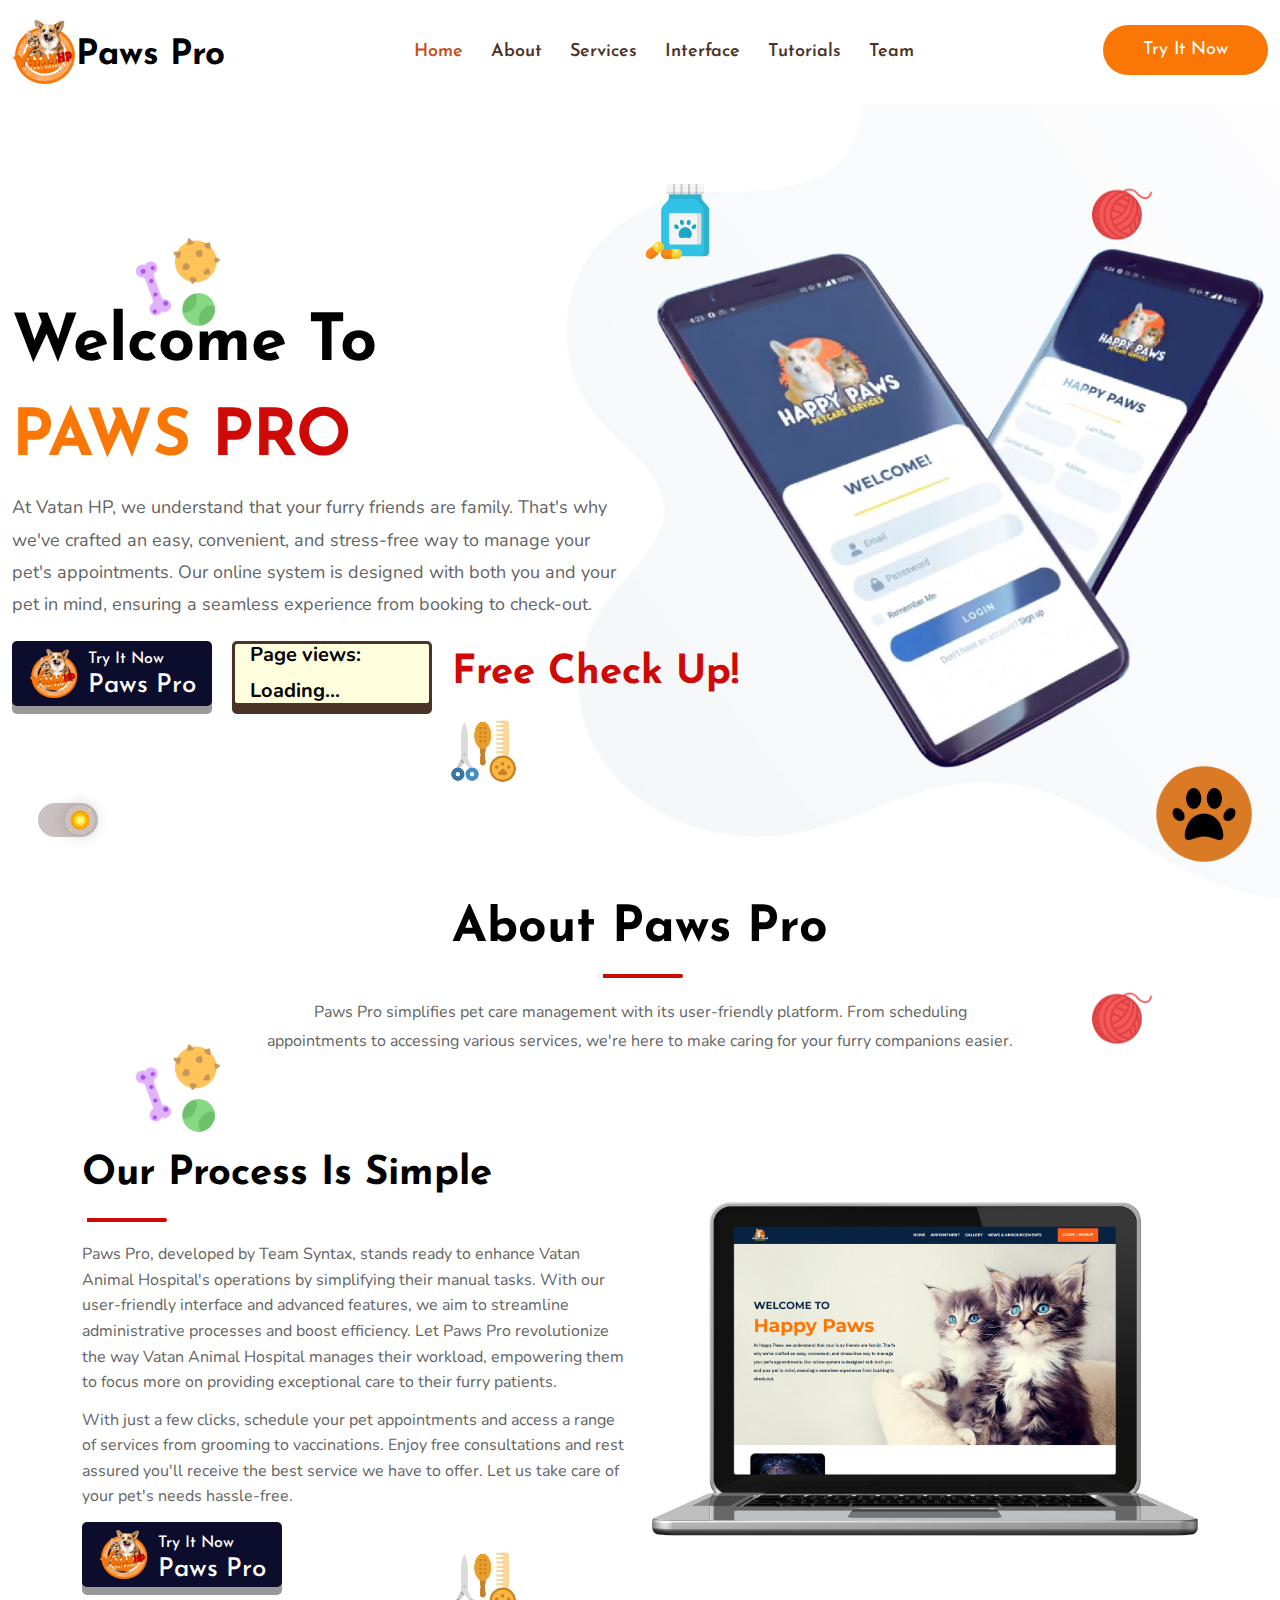
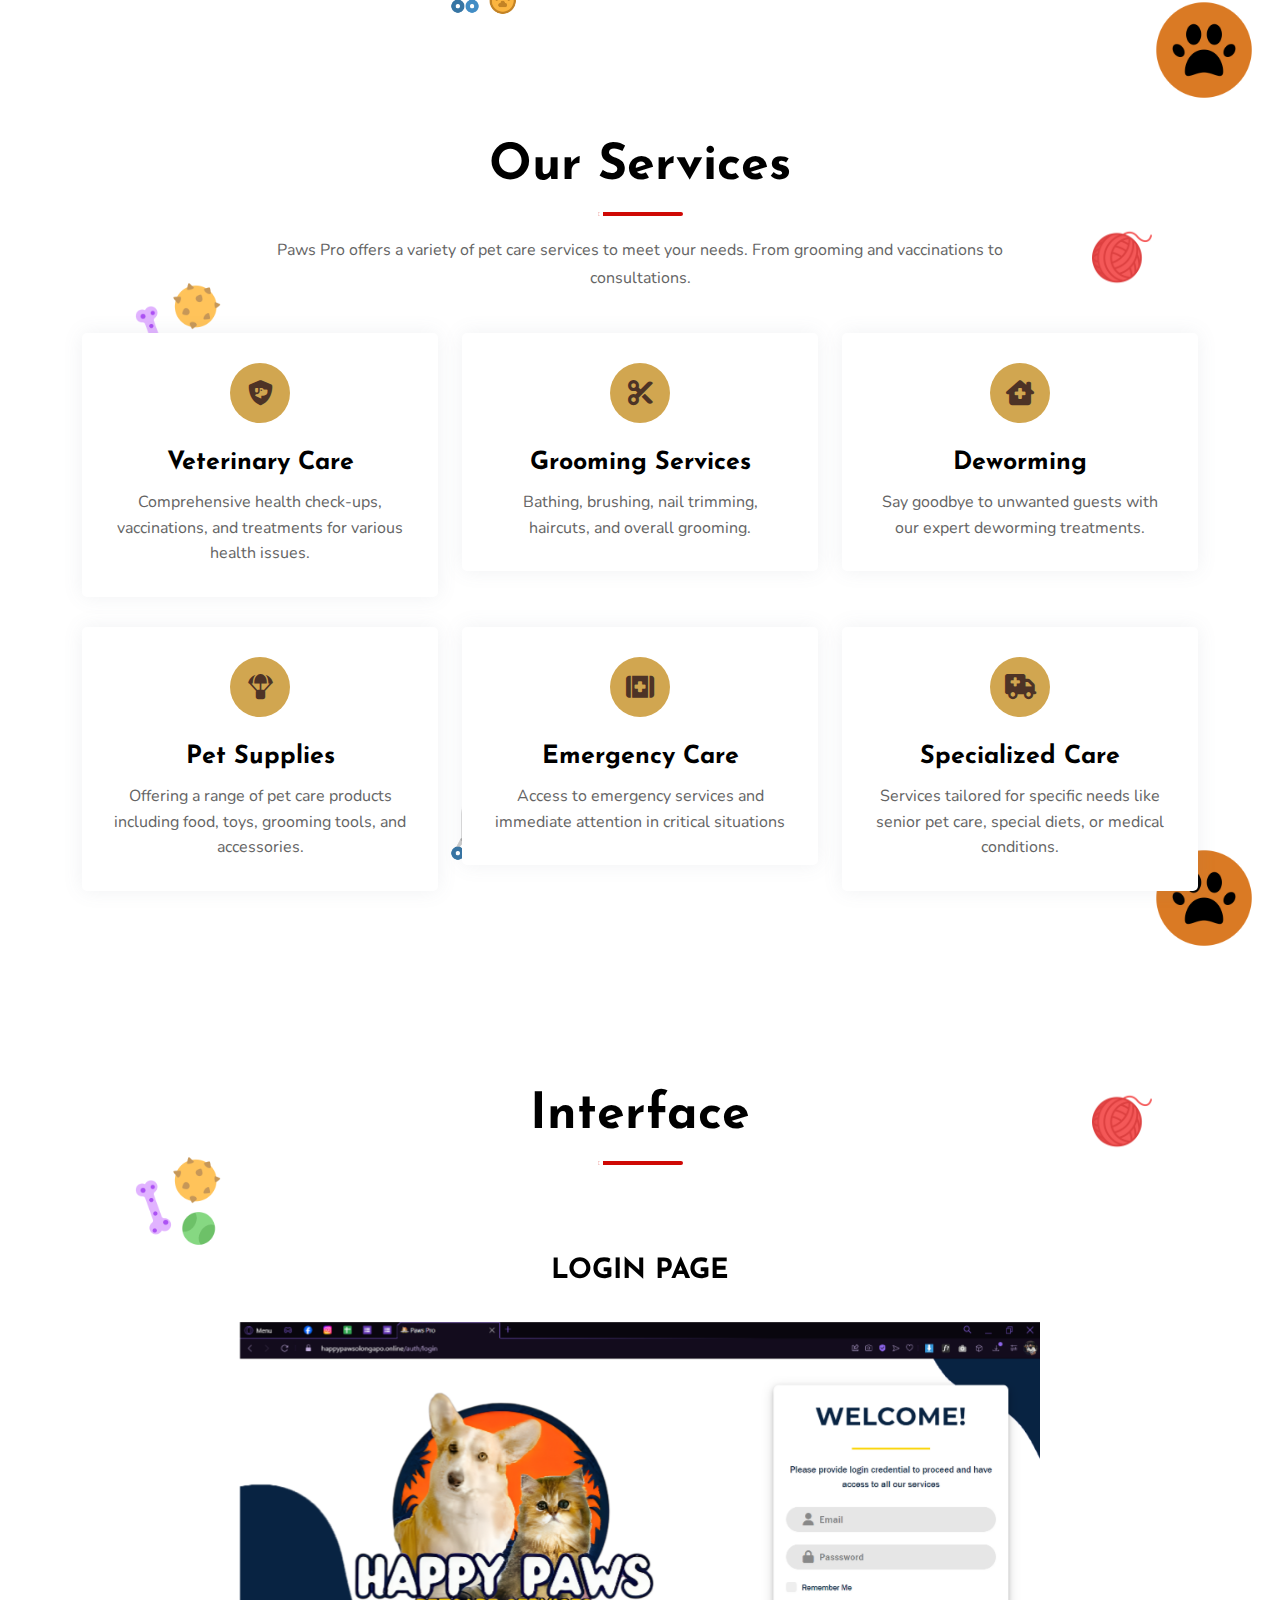
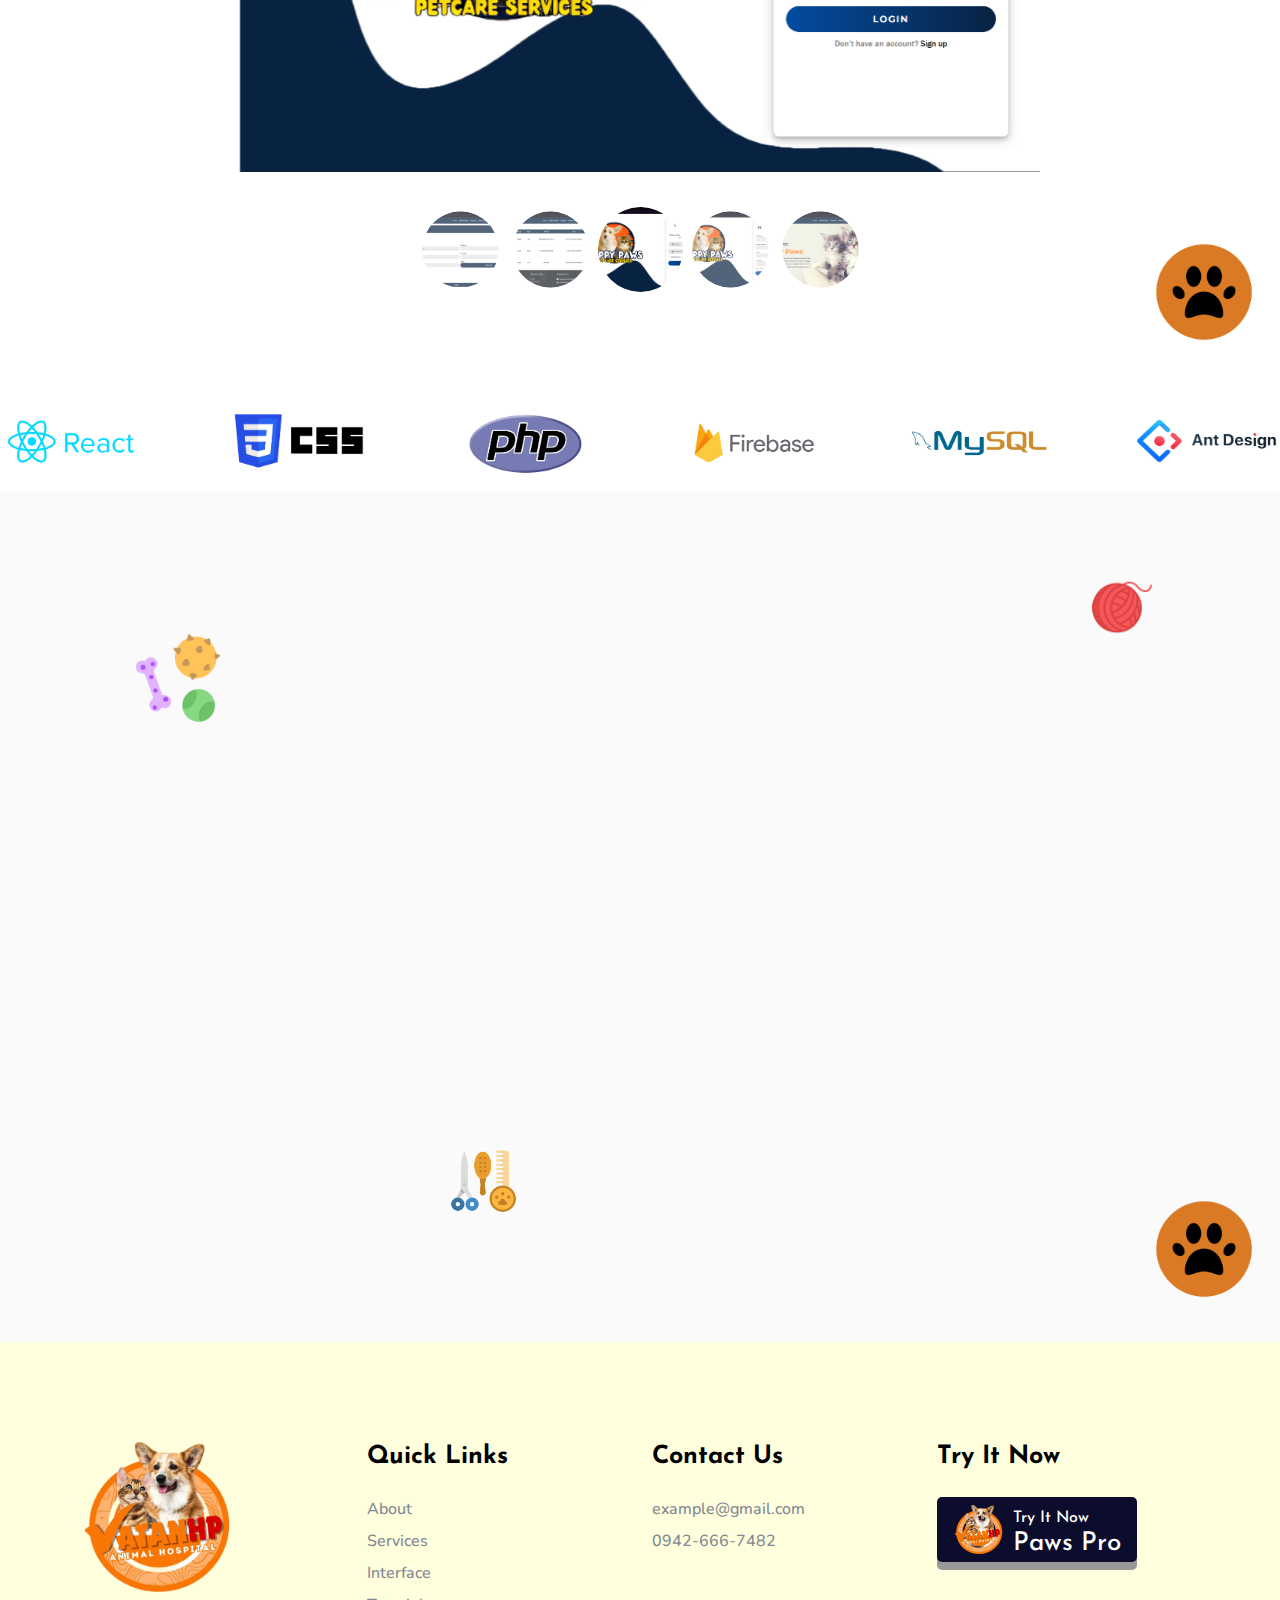
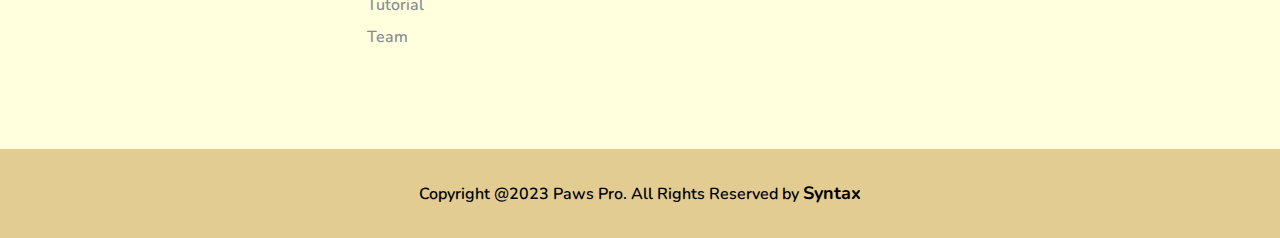
==== commit f7c4c52e: "update" ====
--- a/index.html
+++ b/index.html
@@ -321,7 +321,7 @@
                                 <i class="fa-solid fa-kit-medical"></i>
                             </div>
                             <h3>Emergency Care</h3>
-                            <p>Services tailored for specific needs like senior pet care, special diets, or medical conditions.</p>
+                            <p>Access to emergency services and immediate attention in critical situations</p>
                         </div>
                     </div>
 
@@ -331,7 +331,7 @@
                                 <i class="fa-solid fa-truck-medical"></i>
                             </div>
                             <h3>Specialized Care</h3>
-                            <p>Access to emergency services and immediate attention in critical situations</p>
+                            <p>Services tailored for specific needs like senior pet care, special diets, or medical conditions.</p>
                         </div>
                     </div>
                 </div>
@@ -570,57 +570,84 @@
         
                         <div class="row">
                             <div class="col-lg-3 col-sm-6 wow animate__animated animate__fadeInUp" data-wow-delay=".2s">
-                                <div class="single-team">
-                                    <div class="image">
-                                        <img src="assets/img/team/4.png" alt="image">
-            
+                                <div class="flip-card">
+                                    <div class="flip-card-inner">
+                                      <div class="flip-card-front">
+                                        <img src="/assets/img/team/1.png" alt="Avatar">
+                                        <div id="back-end" class="content">
+                                            <h3>John Harvey Agrabio</h3>
+                                            <p>Back-End</p>
+                                        </div>
+                                      </div>
+                                      <div class="flip-card-back">
+                                        <p>John Harvey Agrabio serves as the dedicated team leader and hacker, guiding our efforts with expertise and precision. With sharp attention on website functionality, Harvey oversees the back end of the website, ensuring all features operate consistently.</p>
+                                        <p>His sharp attention to detail guarantees that every aspect of the website functions smoothly to meet our users' needs. Using his technical skills. John ensures that the website's back-end operations run efficiently, enhancing the overall user experience. </p>
+                                      </div>
+                                    </div>
+                                  </div>
+                            </div>
+        
+                            <div class="col-lg-3 col-sm-6 wow animate__animated animate__fadeInUp" data-wow-delay=".3s">
+                                <div class="flip-card">
+                                    <div class="flip-card-inner">
+                                      <div class="flip-card-front">
+                                        <img src="/assets/img/team/2.png" alt="Avatar">
+                                        <div class="content">
+                                            <h3>John Patrick S. Mata</h3>
+                                            <p>Front-End</p>
+                                        </div>
+                                      </div>
+                                      <div id="front-end" class="flip-card-back">
+                                        <p>The team's hipster, John Patrick Mata, brings his distinctive style to the forefront as he leads the visual aspects of the website and front-end coding.</p>
+                                        <p>With creativity and a keen eye for aesthetics, JP ensures that every aspect of the website's appearance is both attractive and compelling.</p>
+                                        <p>With JP's artistic input, we aim to produce a website that not only operates reliable but also captivates our audience with striking visuals and engaging videos. </p>
+                                      </div>
+                                    </div>
+                                  </div>
+                            </div>
+        
+                            <div class="col-lg-3 col-sm-6 wow animate__animated animate__fadeInUp" data-wow-delay=".4s">
+                                <div class="flip-card">
+                                    <div class="flip-card-inner">
+                                      <div class="flip-card-front">
+                                        <img src="/assets/img/team/3.png" alt="Avatar">
                                         <div class="content">
                                             <h3>James Roward Paneza</h3>
                                             <p>Researcher</p>
                                         </div>
+                                      </div>
+                                      <div id="researcher" class="flip-card-back">
+                                        <p>James Roward Paneza, the hustler in of team and the front-man, is responsible for researching our project's defense and presenting it at IRCITE 2024.</p>
+                                        <p>James spearheaded all preparations for IRCITE, including the ACM paper, showcasing his invaluable dedication to our project's success, and also led the preparation of our research paper and presented our capstone project at both events.</p>
+                                        <p>With his unwavering focus and meticulous approach, James ensured the thoroughness and completeness of our research.</p>
+                                      </div>
                                     </div>
-                                </div>
-                            </div>
-        
-                            <div class="col-lg-3 col-sm-6 wow animate__animated animate__fadeInUp" data-wow-delay=".3s">
-                                <div class="single-team">
-                                    <div class="image">
-                                        <img src="assets/img/team/3.png" alt="image">
-            
-                                        <div class="content">
-                                            <h3>John Harvey Agrabio</h3>
-                                            <p>Back-End</p>
-                                        </div>
-                                    </div>
-                                </div>
-                            </div>
-        
+                                  </div>
+                            </div>
+
                             <div class="col-lg-3 col-sm-6 wow animate__animated animate__fadeInUp" data-wow-delay=".4s">
-                                <div class="single-team">
-                                    <div class="image">
-                                        <img src="assets/img/team/1.png" alt="image">
-            
-                                        <div class="content">
-                                            <h3>John Patrick S. Mata</h3>
-                                            <p>Front-End</p>
-                                        </div>
-                                    </div>
-                                </div>
-                            </div>
-
-                            <div class="col-lg-3 col-sm-6 wow animate__animated animate__fadeInUp" data-wow-delay=".4s">
-                                <div class="single-team">
-                                    <div class="image">
-                                        <img src="assets/img/team/2.png" alt="image">
-            
+                                <div class="flip-card">
+                                    <div class="flip-card-inner">
+                                      <div class="flip-card-front">
+                                        <img src="/assets/img/team/4.png" alt="Avatar">
                                         <div class="content">
                                             <h3>Kenneth V. Bautista</h3>
                                             <p>Project Adviser</p>
                                         </div>
+                                      </div>
+                                      <div id="adviser" class="flip-card-back">
+                                        <p>Sir Kenneth V. Bautista, the Gordon College CCS administrator and project adviser for Paws Pro, played a crucial role in guiding the project to success. With his extensive experience in computer studies, Sir Kenneth provided invaluable mentorship and direction to the team, ensuring alignment with project objectives.</p>
+                                        <p>His leadership and strategic insights helped overcome challenges and make critical decisions, leading to the project's triumph. Sir Kenneth's expertise in industry best practices and emerging technologies shaped Paws Pro into a cutting-edge solution. His supportive and collaborative approach fostered an environment of innovation and creativity, empowering the team to achieve excellence.</p>
+                                      </div>
                                     </div>
-                                </div>
-                            </div>
-                        </div>
+                                  </div>
+                            </div>
+                        </div>
+
+                        <div class="team-discription">
+                            <p>James Roward Paneza, the hustler in of team and the front-man, is responsible for researching our project's defense and presenting it at IRCITE 2024. James spearheaded all preparations for IRCITE, including the ACM paper, showcasing his invaluable dedication to our project's success, and also led the preparation of our research paper and presented our capstone project at both events. With his unwavering focus and meticulous approach, James ensured the thoroughness and completeness of our research.</p>
+                        </div>
+
                     </div>
         
                     <div class="default-shape">
--- a/assets/css/style.css
+++ b/assets/css/style.css
@@ -1680,6 +1680,7 @@
 Team Area CSS
 =================================================*/
 .team-area {
+  height: 850px;
   background-color: #fafafa;
   position: relative;
   z-index: 1;
@@ -1822,6 +1823,17 @@
 
 .single-team:hover .image .content p {
   color: #ffffff;
+}
+.team-discription {
+  display: none;
+}
+
+.single-team:hover + .team-discription {
+  display: block;
+  width: 100%;
+  left: 0;
+  justify-content: center;
+  border: solid red;
 }
 
 /*================================================
--- a/assets/css/globalstyle.css
+++ b/assets/css/globalstyle.css
@@ -161,7 +161,82 @@
   }
 }
 
-
+.flip-card {
+  background-color: transparent;
+  width: 300px;
+  height: 300px;
+  perspective: 1000px;
+}
+
+.flip-card-inner {
+  position: relative;
+  width: 100%;
+  height: 100%;
+  text-align: center;
+  transition: transform 0.6s;
+  transform-style: preserve-3d;
+  box-shadow: 0 4px 8px 0 rgba(0,0,0,0.2);
+}
+
+.flip-card:hover .flip-card-inner {
+  transform: rotateY(180deg);
+}
+
+.flip-card-front, .flip-card-back {
+  position: absolute;
+  width: 100%;
+  height: 100%;
+  -webkit-backface-visibility: hidden;
+  backface-visibility: hidden;
+}
+
+.flip-card-front {
+  background-color: #bbb;
+  color: black;
+}
+
+.flip-card-front .content {
+  background: #ffffff;
+  -webkit-box-shadow: 1px 20px 30px rgba(0, 0, 0, 0.07);
+          box-shadow: 1px 20px 30px rgba(0, 0, 0, 0.07);
+  -webkit-transition: 0.5s;
+  transition: 0.5s;
+  -webkit-transform-origin: bottom;
+          transform-origin: bottom;
+  text-align: center;
+  padding: 30px;
+  position: relative;
+  z-index: 1;
+}
+
+.flip-card-back {
+  padding: 20px;
+  text-align: left;
+  background-color: var(--btnSecondary);
+  height: 450px;
+  transform: rotateY(180deg);
+}
+
+.flip-card-back p{
+  color: white;
+  font-weight: 500;
+}
+
+#back-end p {
+  font-size: 14.5px;
+}
+
+#front-end p {
+  font-size: 16px;
+}
+
+#researcher p {
+  font-size: 15px;
+}
+
+#adviser p {
+  font-size: 13.5px;
+}
 
 /* .item {
     -webkit-animation-duration:2s;
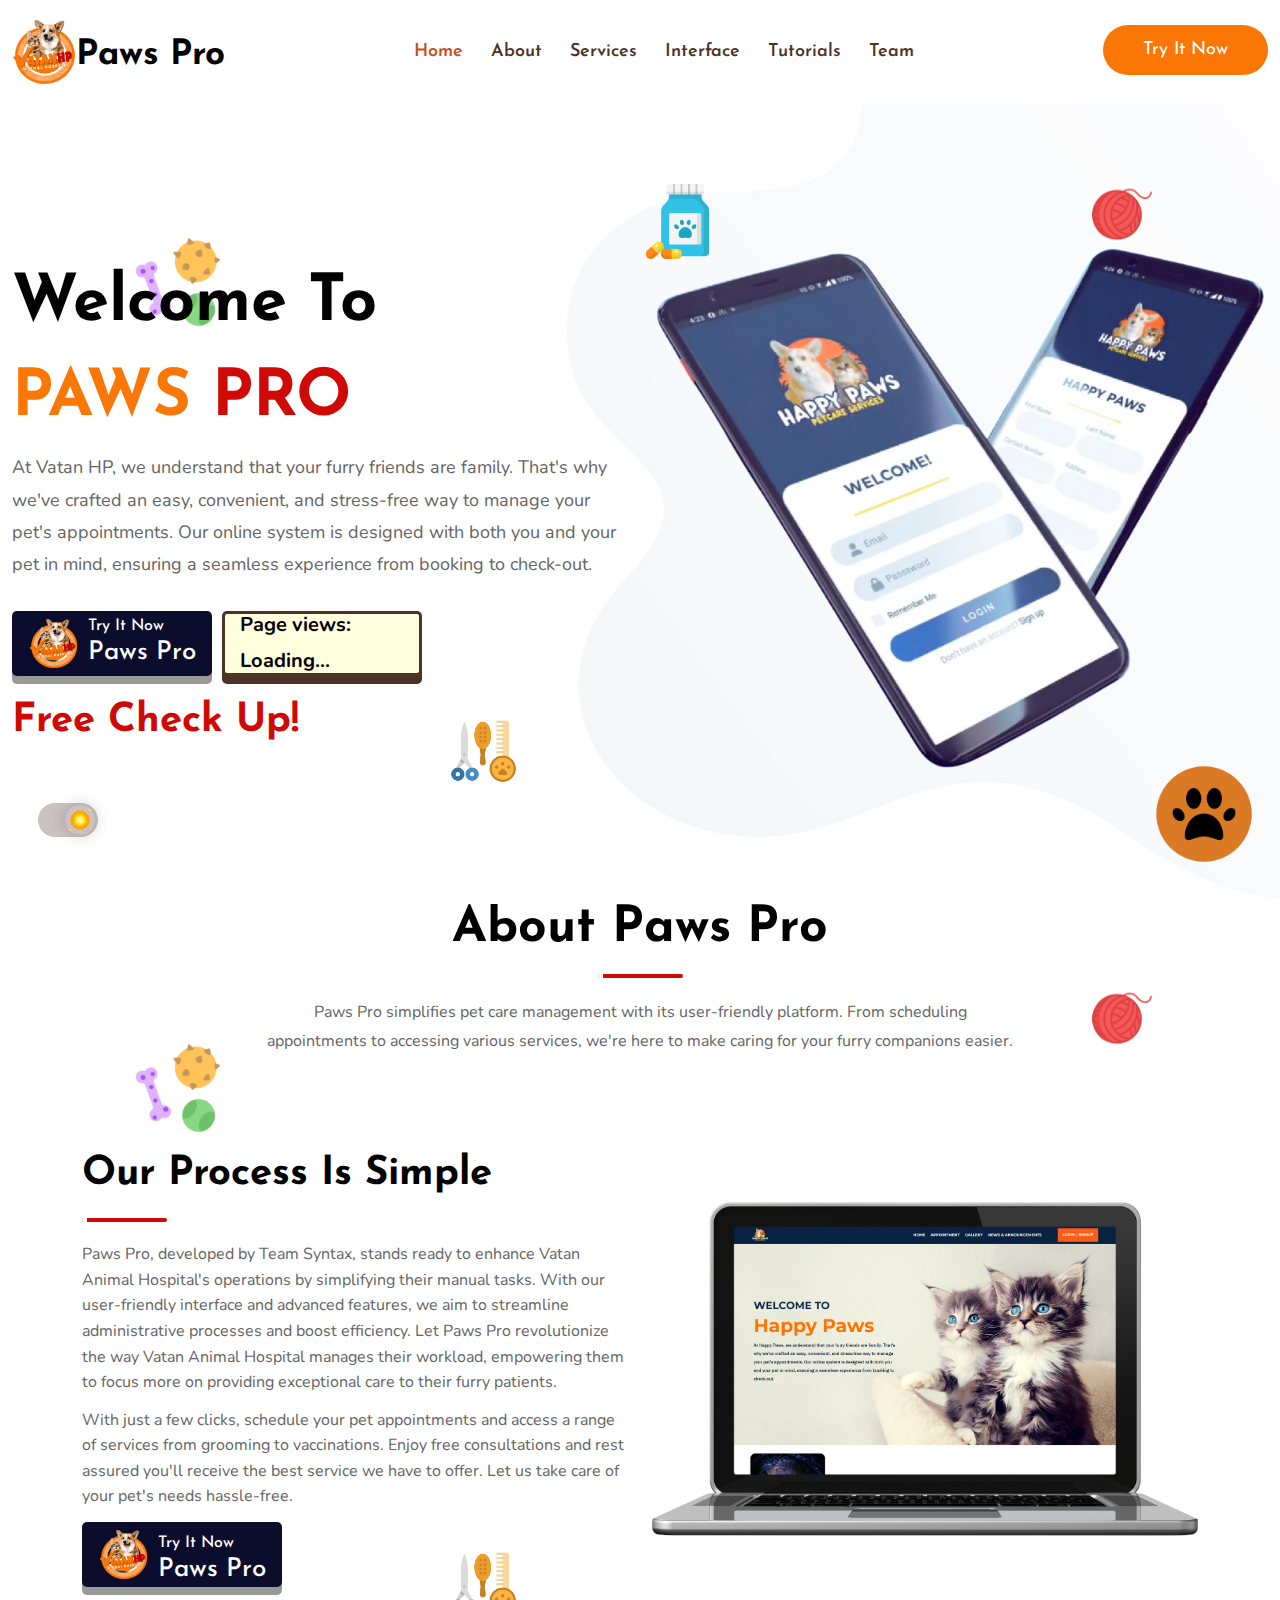
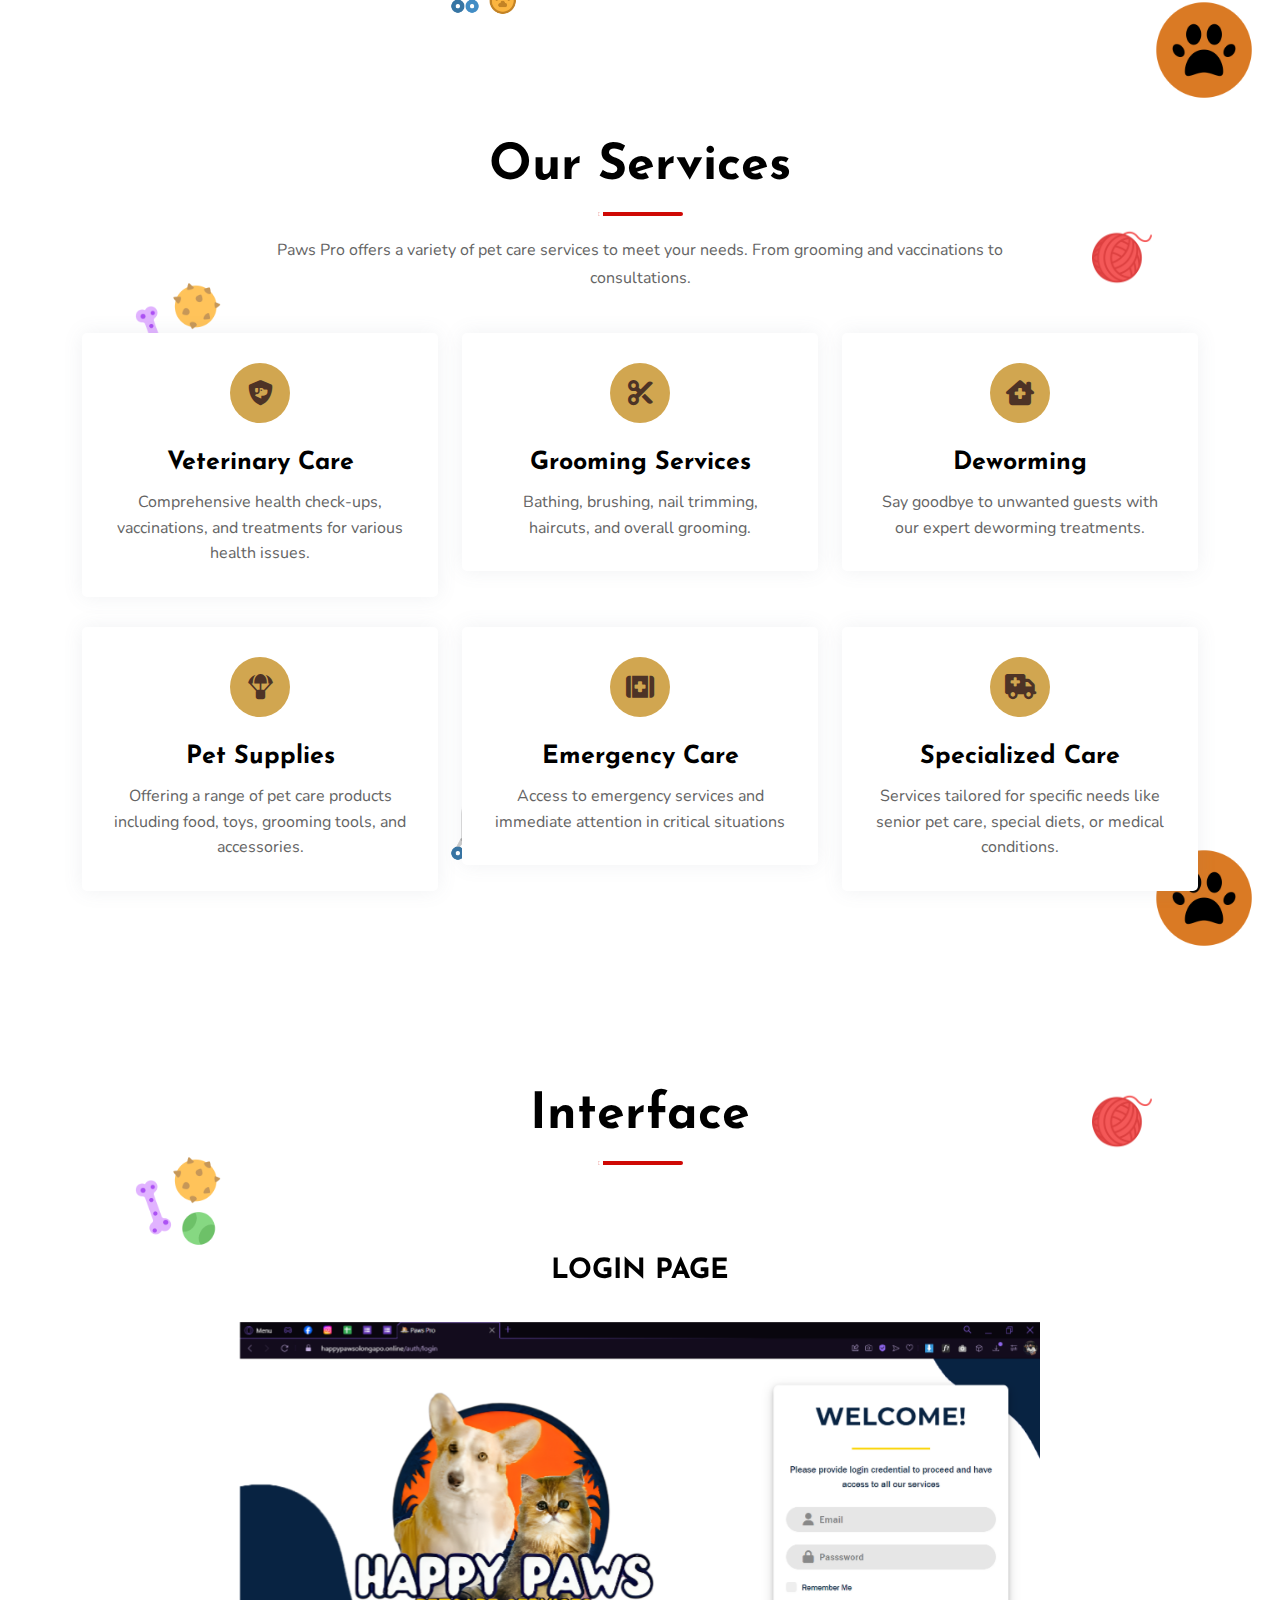
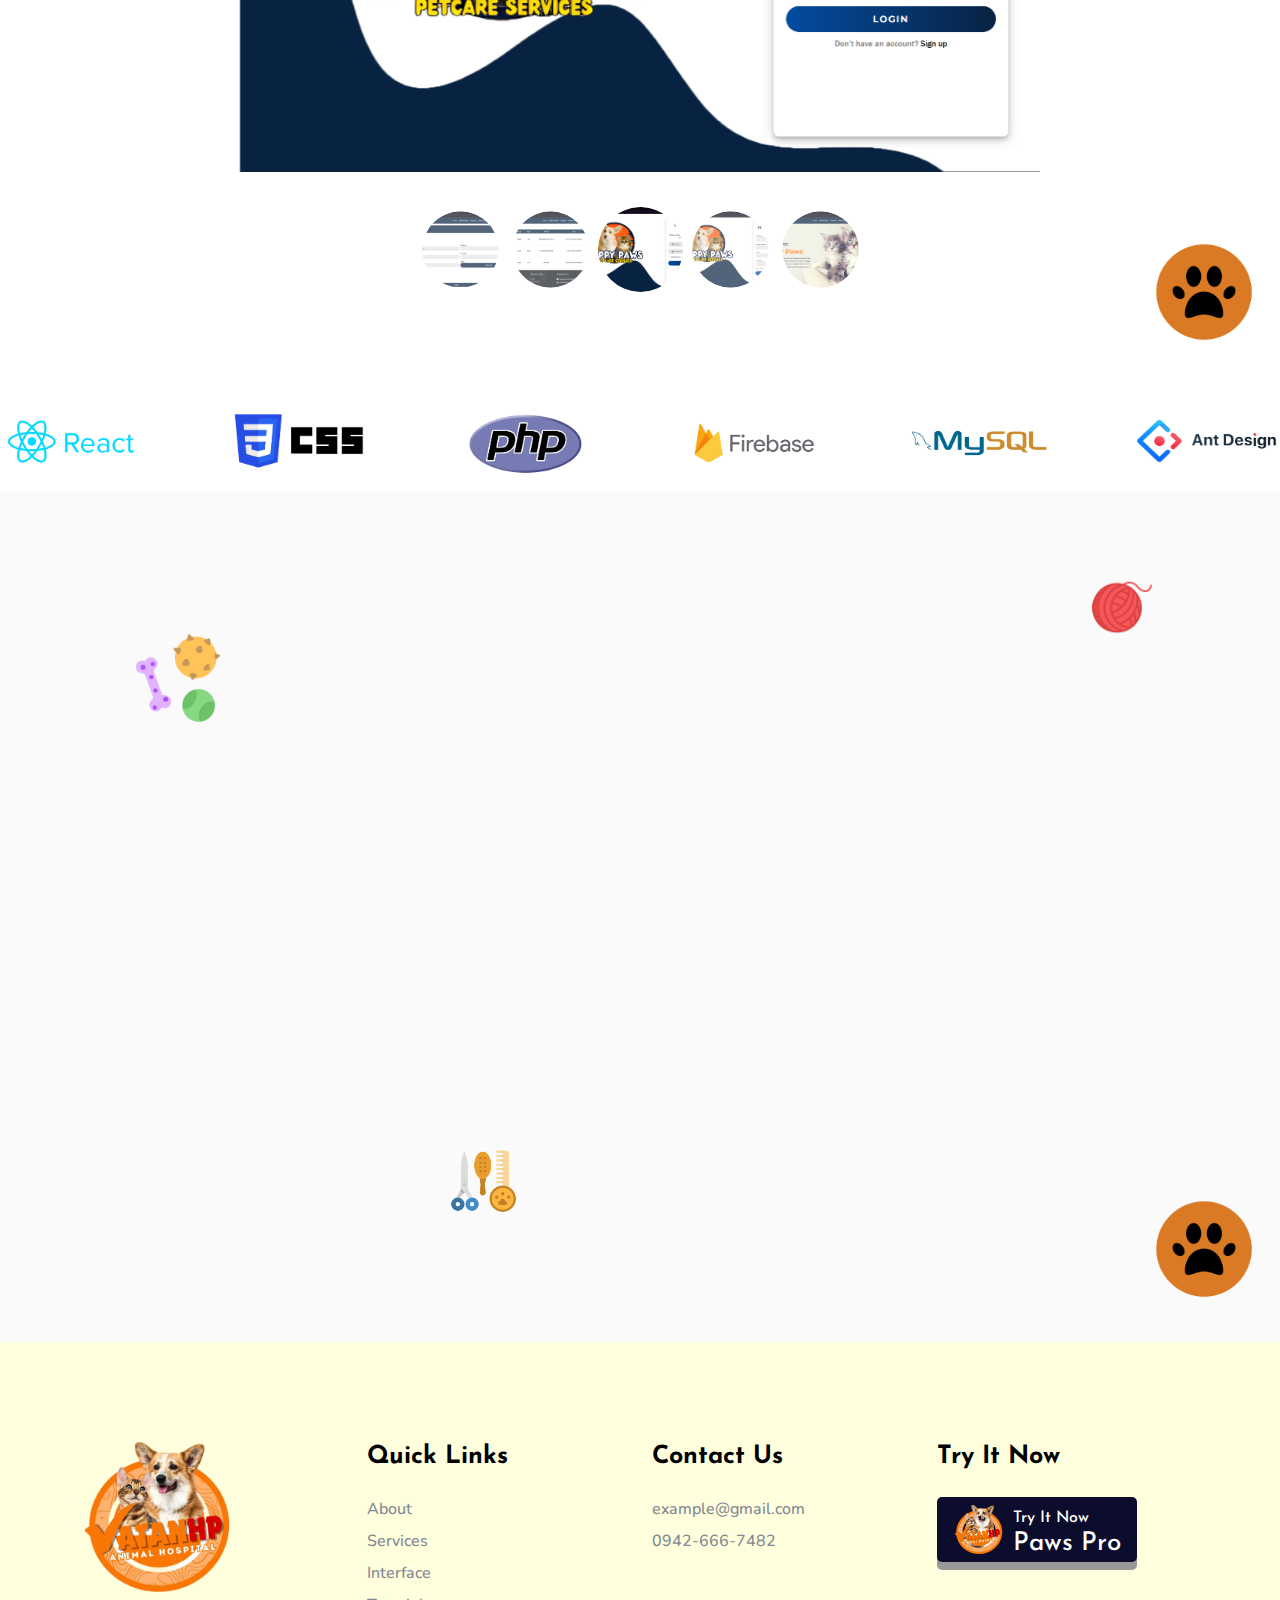
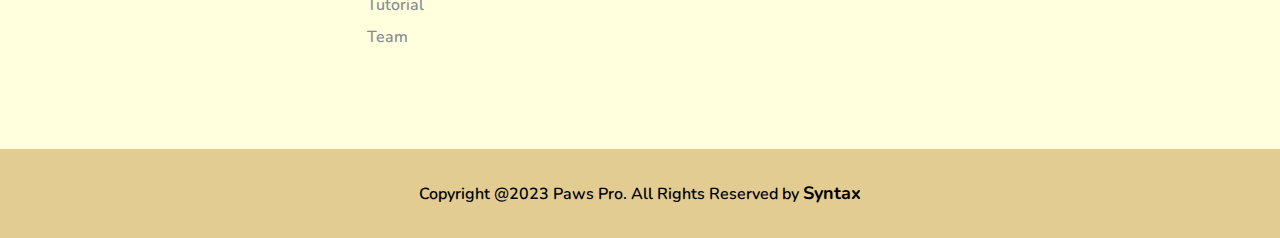
==== commit 6dfa3c66: "update" ====
--- a/index.html
+++ b/index.html
@@ -144,22 +144,21 @@
                                         That's why we've crafted an easy, convenient, and stress-free way to manage your pet's appointments. 
                                         Our online system is designed with both you and your pet in mind, ensuring a seamless experience from booking to check-out.
                                       </p>
-                                    <div class="try_it">
-                                        <a href="https://happypawsolongapo.online">
-                                            <div class="pawspro-conntaier">
-                                                <img src="assets/img/VTHP.png" alt="image">
-                                                <div class="pawspro-contet">
-                                                    <h6>Try It Now</h6>
-                                                    <h2>Paws Pro</h2>
+                                        <div class="banner-holder">
+                                            <a href="https://happypawsolongapo.online">
+                                                <div class="pawspro-conntaier">
+                                                    <img src="assets/img/VTHP.png" alt="image">
+                                                    <div class="pawspro-contet">
+                                                        <h6>Try It Now</h6>
+                                                        <h2>Paws Pro</h2>
+                                                    </div>
                                                 </div>
+                                            </a>
+                                            <div class="counter">
+                                            <p id="page-views">Page views: Loading...</p>
                                             </div>
-                                        </a>
-                                        <div class="banner-holder">
-                                            <p id="page-views">Page views: Loading...</p>
                                         </div>
                                         <div class="float-text"><h2>Free Check Up!</h2></div>
-                                    </div>
-
                                 </div>
                             </div>
 
@@ -573,7 +572,7 @@
                                 <div class="flip-card">
                                     <div class="flip-card-inner">
                                       <div class="flip-card-front">
-                                        <img src="/assets/img/team/1.png" alt="Avatar">
+                                        <img src="assets/img/team/1.png" alt="Avatar">
                                         <div id="back-end" class="content">
                                             <h3>John Harvey Agrabio</h3>
                                             <p>Back-End</p>
@@ -591,7 +590,7 @@
                                 <div class="flip-card">
                                     <div class="flip-card-inner">
                                       <div class="flip-card-front">
-                                        <img src="/assets/img/team/2.png" alt="Avatar">
+                                        <img src="assets/img/team/2.png" alt="Avatar">
                                         <div class="content">
                                             <h3>John Patrick S. Mata</h3>
                                             <p>Front-End</p>
@@ -610,7 +609,7 @@
                                 <div class="flip-card">
                                     <div class="flip-card-inner">
                                       <div class="flip-card-front">
-                                        <img src="/assets/img/team/3.png" alt="Avatar">
+                                        <img src="assets/img/team/3.png" alt="Avatar">
                                         <div class="content">
                                             <h3>James Roward Paneza</h3>
                                             <p>Researcher</p>
@@ -629,7 +628,7 @@
                                 <div class="flip-card">
                                     <div class="flip-card-inner">
                                       <div class="flip-card-front">
-                                        <img src="/assets/img/team/4.png" alt="Avatar">
+                                        <img src="assets/img/team/4.png" alt="Avatar">
                                         <div class="content">
                                             <h3>Kenneth V. Bautista</h3>
                                             <p>Project Adviser</p>
@@ -642,10 +641,6 @@
                                     </div>
                                   </div>
                             </div>
-                        </div>
-
-                        <div class="team-discription">
-                            <p>James Roward Paneza, the hustler in of team and the front-man, is responsible for researching our project's defense and presenting it at IRCITE 2024. James spearheaded all preparations for IRCITE, including the ACM paper, showcasing his invaluable dedication to our project's success, and also led the preparation of our research paper and presented our capstone project at both events. With his unwavering focus and meticulous approach, James ensured the thoroughness and completeness of our research.</p>
                         </div>
 
                     </div>
@@ -859,7 +854,7 @@
         <script>
             // Function to fetch and update the page view count
             function updatePageViews() {
-                fetch('https://scarlet-rattlesnake-shoe.cyclic.app/api/totalpageviews') // Assuming the server is running on the same host
+                fetch('https://pawspro-api.onrender.com/api/totalpageviews') // Assuming the server is running on the same host
                     .then(response => response.json())
                     .then(data => {
                         // Update the page view count in the HTML content
@@ -867,6 +862,7 @@
                     })
                     .catch(error => {
                         console.error('Error fetching page views:', error);
+                        // document.getElementById('page-views').innerText = 'Page views: ';
                     });
             }
     
--- a/assets/css/style.css
+++ b/assets/css/style.css
@@ -523,6 +523,11 @@
 
 .main-banner .banner-content .banner-holder {
   display: flex;
+  margin-top: 30px;
+}
+
+.main-banner .banner-content .banner-holder .counter {
+  display: flex;
   justify-content: center;
   align-items: center;
   width: 200px;
@@ -534,7 +539,7 @@
   background-color: var(--c1);
 }
 
-.main-banner .banner-content .banner-holder p {
+.main-banner .banner-content .banner-holder .counter p {
   font-size: 20px;
   font-weight: bold;
   color: #000000;
@@ -924,6 +929,36 @@
             transform: translateY(0px);
   }
 }
+/*================================================
+Banner Res
+=================================================*/
+
+  /* SMALL SCREEN SIZE CSS */
+
+  @media screen and (max-width: 1441px) {
+
+  }
+  
+    /* TABLET SIZE CSS */
+  
+  @media screen and (max-width: 769px) {
+    .main-banner .banner-content .banner-holder {
+      justify-content: center;
+    }
+    
+  }
+  
+    /* MOBILE SIZE CSS */
+  
+  @media screen and (max-width: 426px) {
+    .main-banner .banner-content .banner-holder {
+      display: flex;
+      align-items: center;
+      row-gap: 20px;
+      flex-direction: column;
+    }
+  
+  }
 
 /*================================================
 Fun Facts Area CSS
@@ -1835,6 +1870,42 @@
   justify-content: center;
   border: solid red;
 }
+/*================================================
+team res
+=================================================*/
+  /* SMALL SCREEN SIZE CSS */
+
+  @media screen and (max-width: 1441px) {
+
+  }
+  
+    /* TABLET SIZE CSS */
+  
+  @media screen and (max-width: 769px) {
+    .team-area {
+      height: 1300px;
+    }
+
+    #team .container .row {
+      row-gap: 200px;
+      --bs-gutter-x: 3rem;
+      margin: 0 !important;
+      padding: 0 !important;
+    }
+  }
+  
+    /* MOBILE SIZE CSS */
+  
+  @media screen and (max-width: 426px) {
+    .team-area {
+      height: 2250px;
+    }
+
+    #team .container .row {
+      --bs-gutter-x: 3.5rem;
+      row-gap: 180px;
+    }
+  }
 
 /*================================================
 App Download Area CSS
--- a/assets/css/globalstyle.css
+++ b/assets/css/globalstyle.css
@@ -114,8 +114,9 @@
 }
 
 .float-text {
+  margin-top: 20px;
   height: 50px;
-  width: 450px;
+  width: 100%;
   position: relative;
   border-radius: 5px;
   overflow: hidden;
@@ -146,7 +147,7 @@
     -webkit-transform: translateX(0);
   }
   to {
-    -webkit-transform: translateX(460px);
+    -webkit-transform: translateX(700px);
   }
 }
 
@@ -156,8 +157,8 @@
             transform: translateX(0);
   }
   to {
-    -webkit-transform: translateX(460px);
-            transform: translateX(460px);
+    -webkit-transform: translateX(700px);
+            transform: translateX(700px);
   }
 }
 
@@ -238,6 +239,33 @@
   font-size: 13.5px;
 }
 
+  /* SMALL SCREEN SIZE CSS */
+
+  @media screen and (max-width: 1441px) {
+
+  }
+  
+    /* TABLET SIZE CSS */
+  
+  @media screen and (max-width: 769px) {
+    .content {
+      flex-direction: column;
+      display: flex;
+      align-items: center;
+      justify-content: center;
+    }
+    .content h3 {
+      width: 80%;
+    }
+  }
+  
+    /* MOBILE SIZE CSS */
+  
+  @media screen and (max-width: 426px) {
+      
+  
+  }
+
 /* .item {
     -webkit-animation-duration:2s;
     animation-duration: 10s;
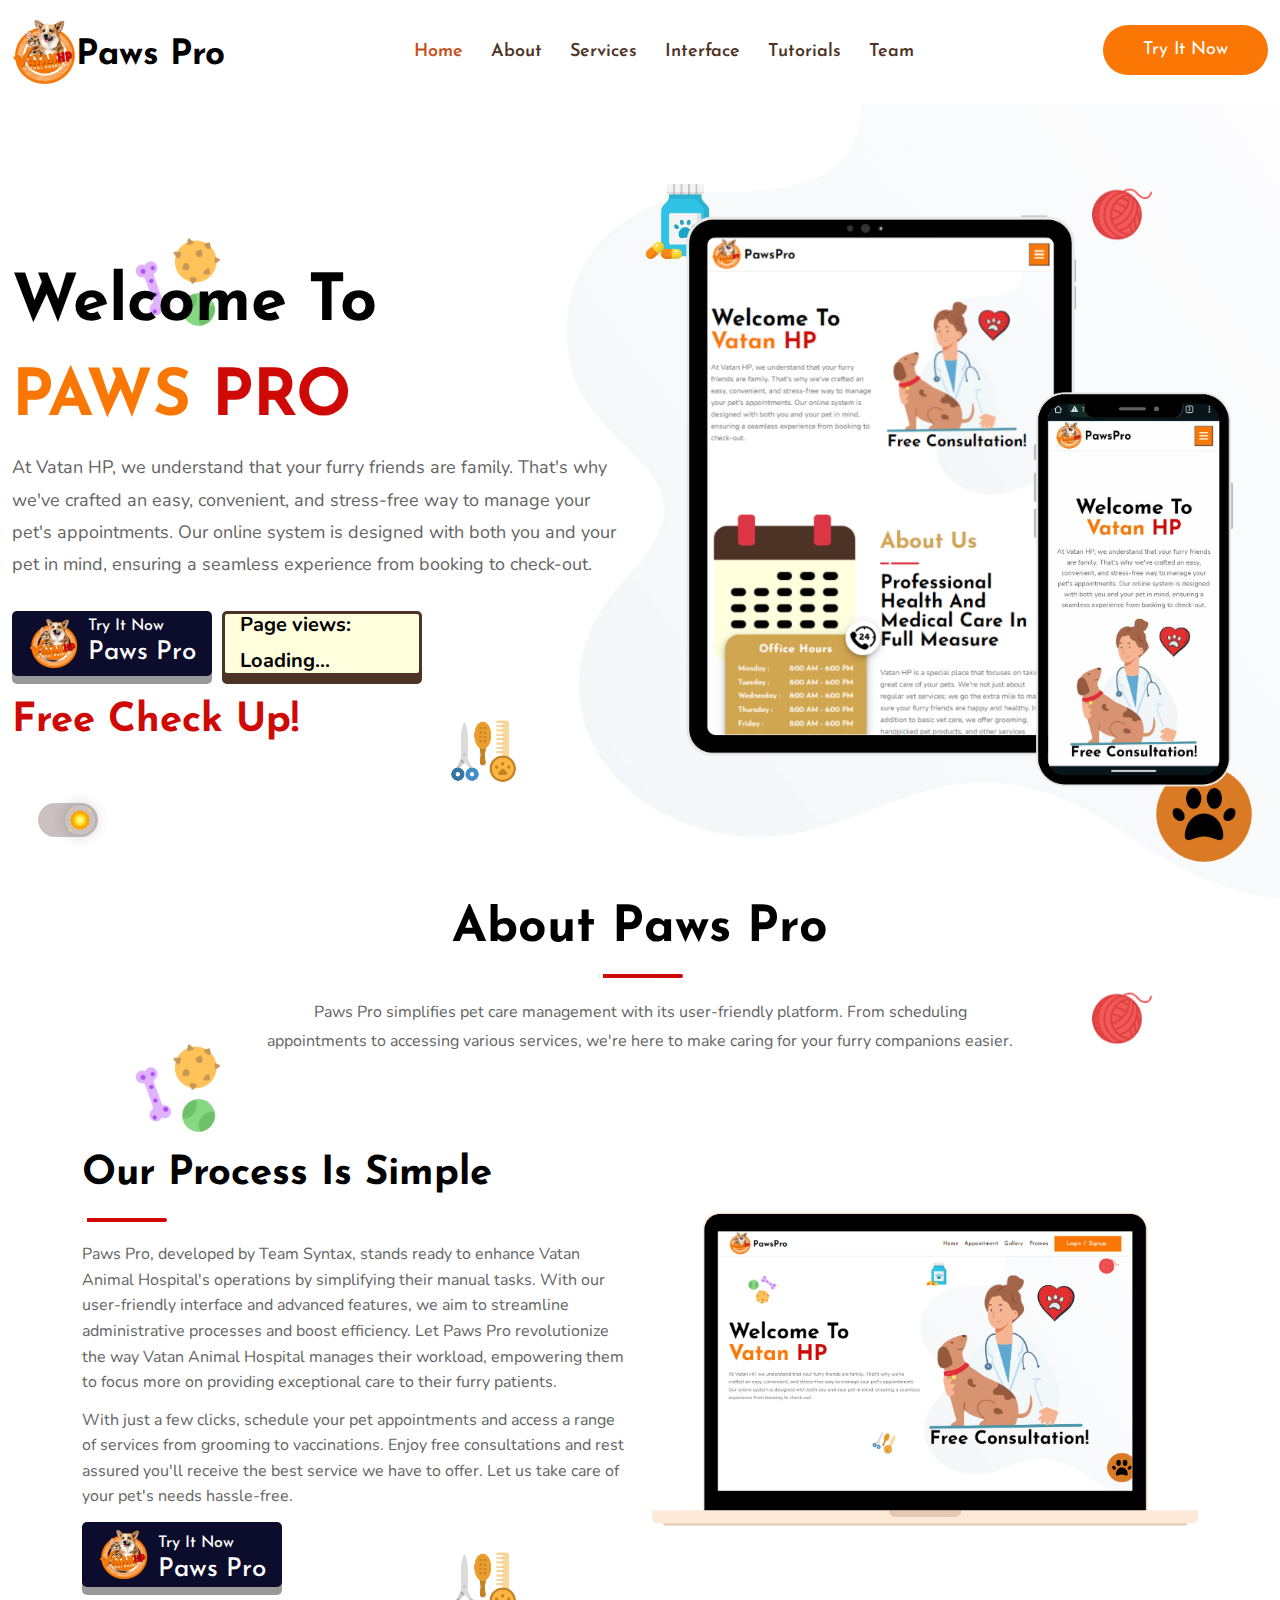
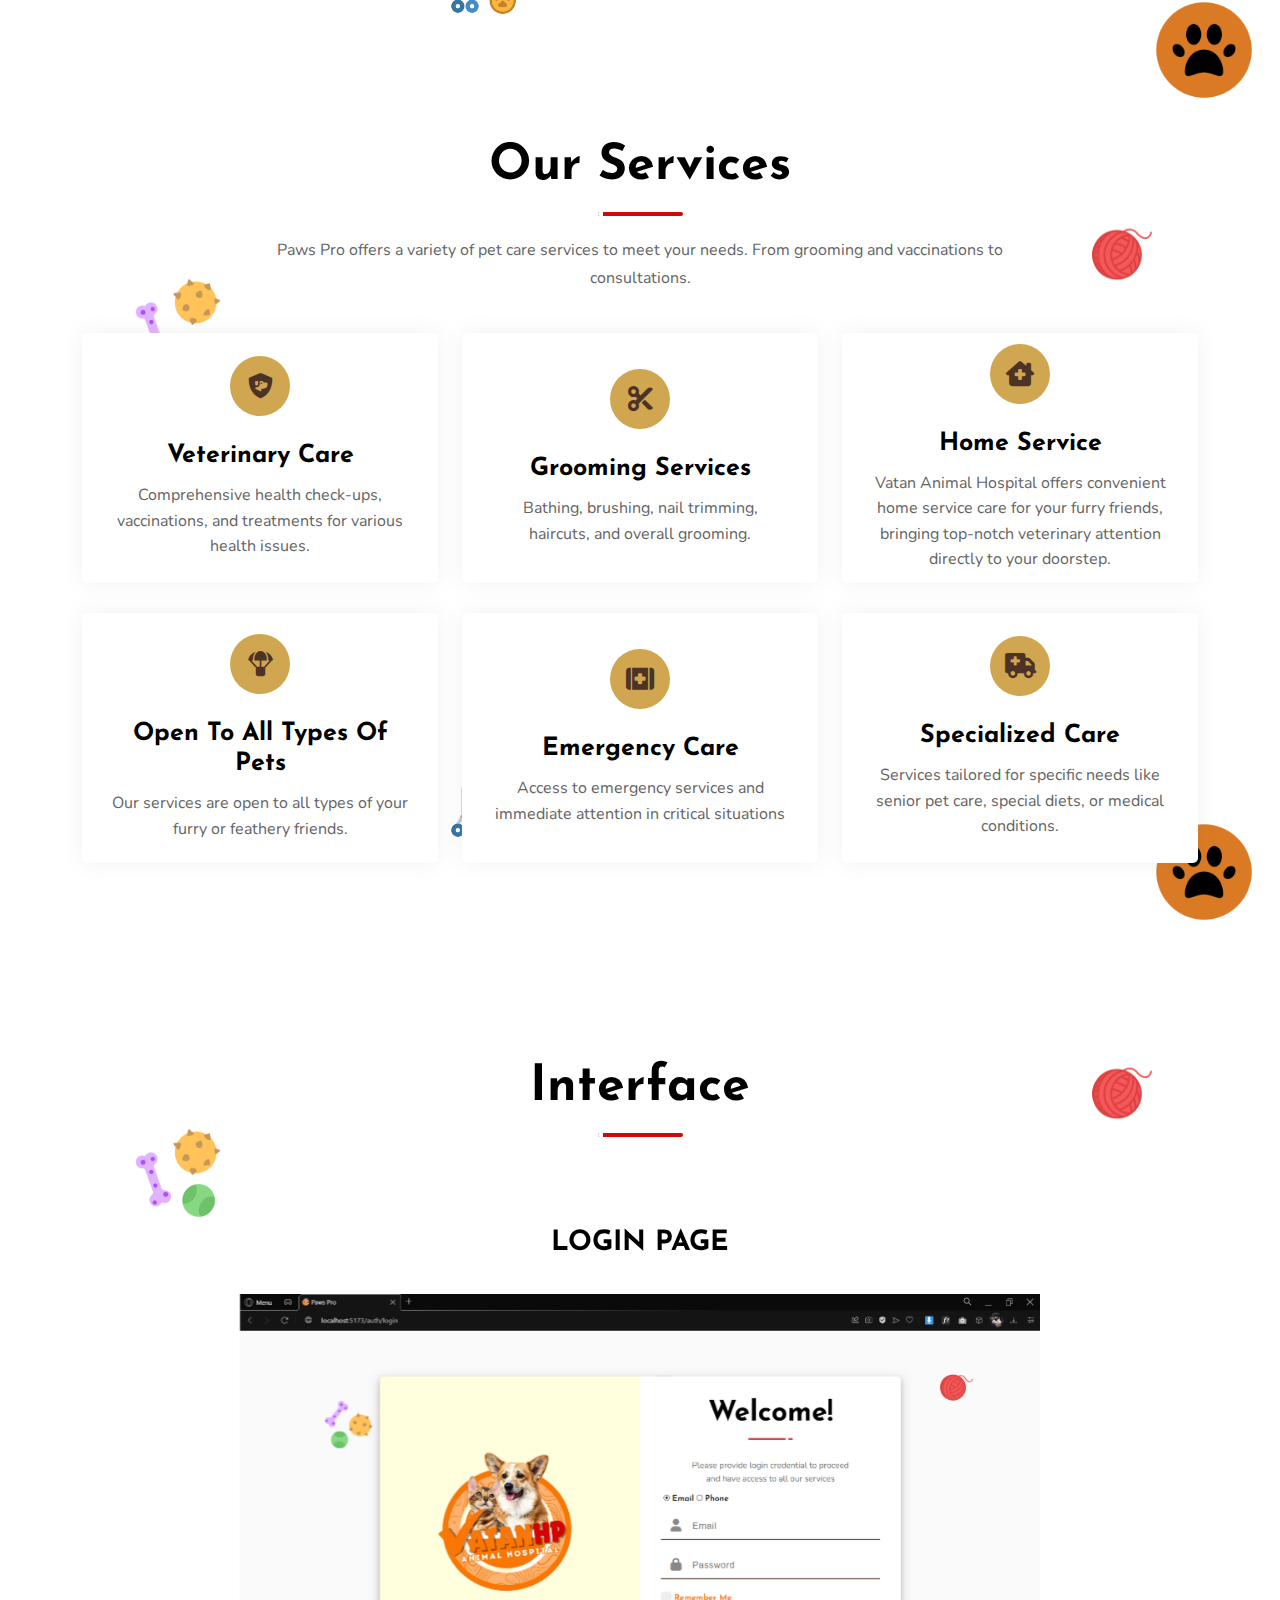
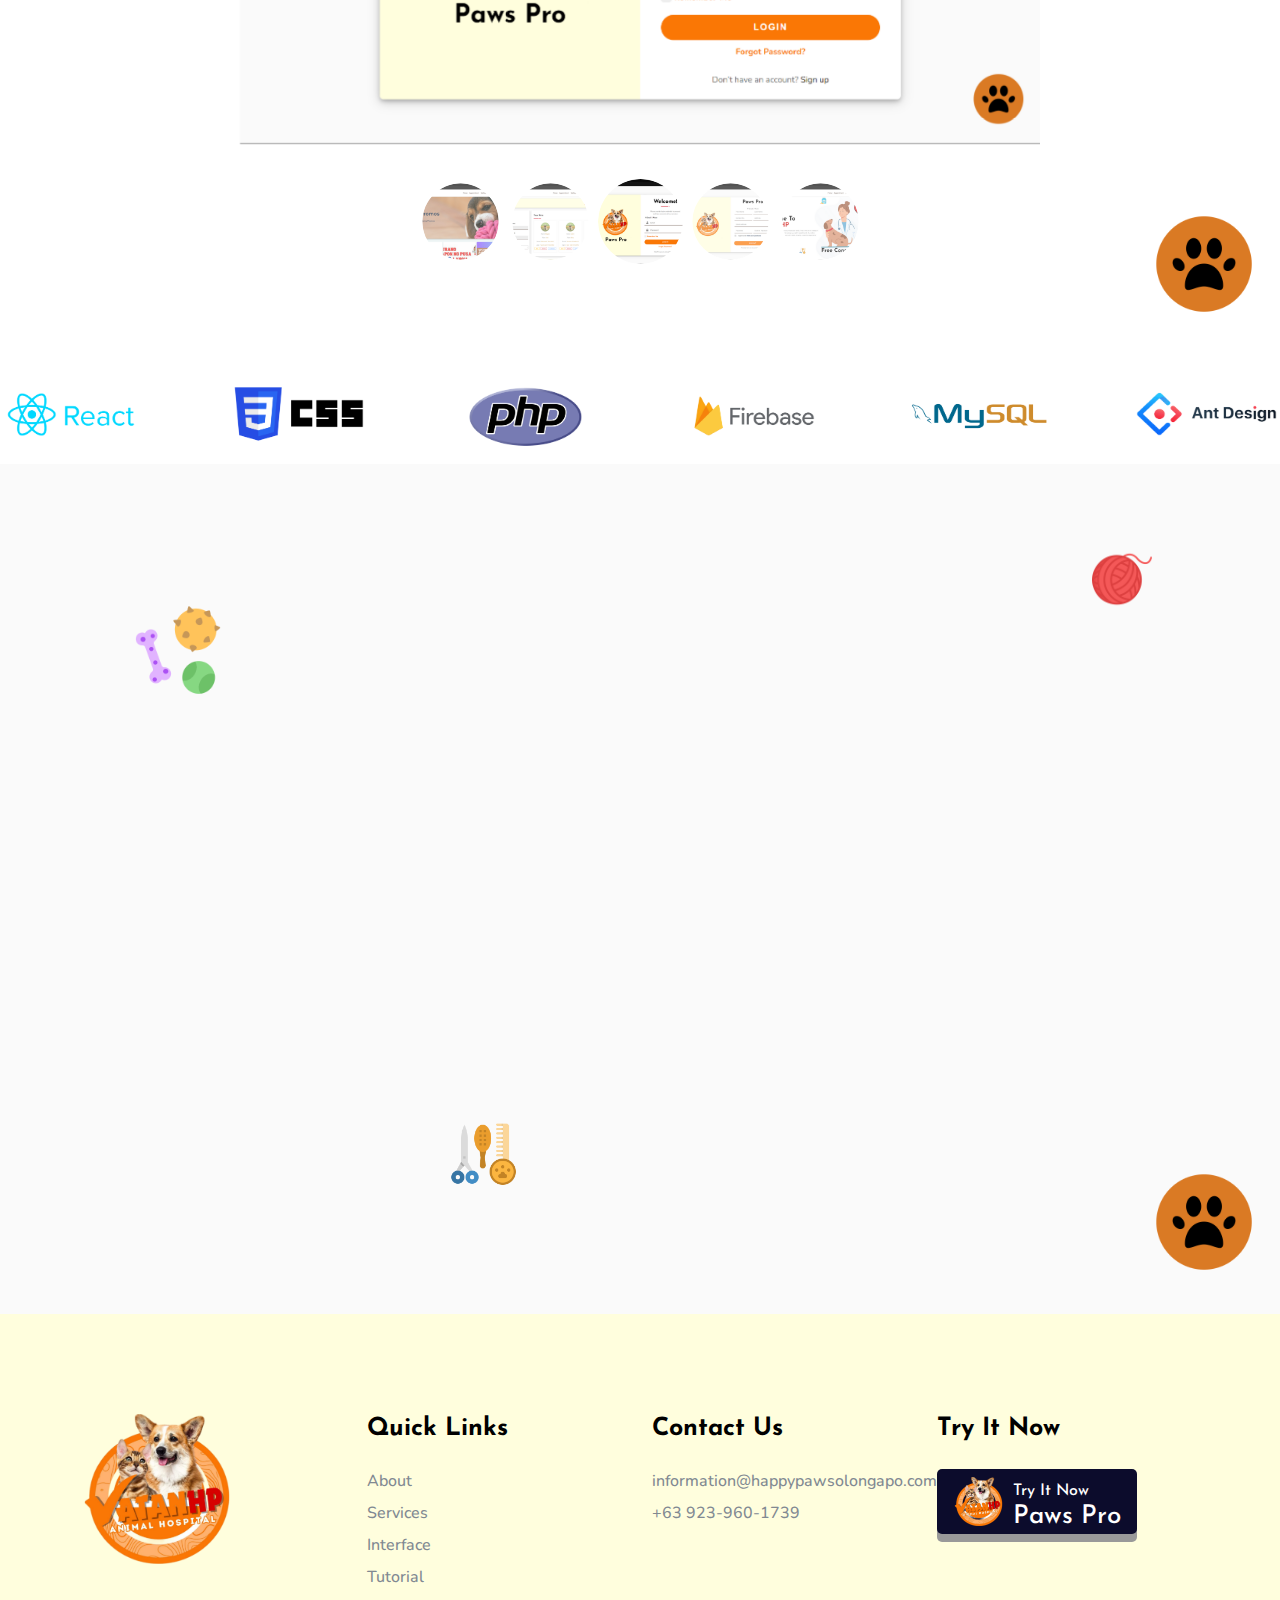
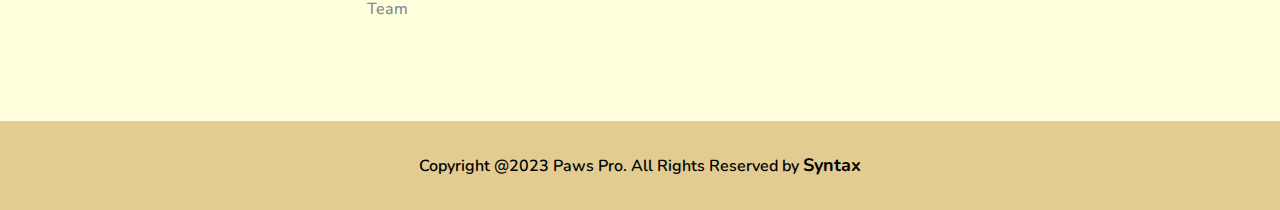
==== commit 39a7fdf8: "update" ====
--- a/index.html
+++ b/index.html
@@ -164,7 +164,7 @@
 
                             <div class="col-lg-6">
                                 <div class="banner-image">
-                                    <img src="assets/img/ph.png" alt="image">
+                                    <img src="assets/img/banner-img.png" alt="image">
                                 </div>
                             </div>
                         </div>
@@ -299,8 +299,8 @@
                             <div class="icon">
                                 <i class="fa-solid fa-house-chimney-medical"></i>
                             </div>
-                            <h3>Deworming</h3>
-                            <p>Say goodbye to unwanted guests with our expert deworming treatments.</p>
+                            <h3>Home Service</h3>
+                            <p>Vatan Animal Hospital offers convenient home service care for your furry friends, bringing top-notch veterinary attention directly to your doorstep.</p>
                         </div>
                     </div>
 
@@ -309,8 +309,8 @@
                             <div class="icon">
                                 <i class="fa-solid fa-parachute-box"></i>
                             </div>
-                            <h3>Pet Supplies</h3>
-                            <p>Offering a range of pet care products including food, toys, grooming tools, and accessories.</p>
+                            <h3>Open to All types of Pets</h3>
+                            <p>Our services are open to all types of your furry or feathery friends.</p>
                         </div>
                     </div>
 
@@ -389,31 +389,31 @@
 							
 							<div class="item">
                                 <div class="title">
-                                    <h3>APPOINTMENT PAGE</h3>
+                                    <h3>APPOINTMENT PAGE1</h3>
                                 </div>
                             </div>
 							
 							<div class="item">
                                 <div class="title">
-                                    <h3>GALLERY PAGE</h3>
+                                    <h3>APPOINTMENT PAGE1</h3>
                                 </div>
                             </div>
                             
                             <div class="item">
                                 <div class="title">
+                                    <h3>GALLERY PAGE</h3>
+                                </div>
+							</div>
+							
+							<div class="item">
+                                <div class="title">
                                     <h3>PROMO PAGE</h3>
-                                </div>
-							</div>
-							
-							<div class="item">
-                                <div class="title">
-                                    <h3>PROFILE PAGE1</h3>
                                 </div>
                             </div>
                             
                             <div class="item">
                                 <div class="title">
-                                    <h3>PROFILE PAGE2</h3>
+                                    <h3>PROFILE PAGE</h3>
                                 </div>
 							</div>
 						</div>
@@ -441,7 +441,13 @@
 							
 							<div class="item">
 								<div class="single-feedback">
-									<img src="assets/img/paws-page/pawspro-appointmentpage.png" alt="">
+									<img src="assets/img/paws-page/pawspro-appointmentpage1.png" alt="">
+								</div>
+							</div>
+							
+							<div class="item">
+								<div class="single-feedback">
+									<img src="assets/img/paws-page/pawspro-appointmentpage2.png" alt="">
 								</div>
 							</div>
 							
@@ -459,13 +465,7 @@
 							
 							<div class="item">
 								<div class="single-feedback">
-									<img src="assets/img/paws-page/pawspro-profilepage1.png" alt="">
-								</div>
-							</div>
-							
-							<div class="item">
-								<div class="single-feedback">
-									<img src="assets/img/paws-page/pawspro-profilepage2.png" alt="">
+									<img src="assets/img/paws-page/pawspro-profilepage.png" alt="">
 								</div>
 							</div>
                         </div>
@@ -744,12 +744,12 @@
                             <ul class="list">
                                 <li>
                                     <a href="#">
-                                        example@gmail.com
+                                        information@happypawsolongapo.com
                                     </a>
                                 </li>
                                 <li>
                                     <a href="#">
-                                        0942-666-7482
+                                        +63 923-960-1739
                                     </a>
                                 </li>
                                 <!-- <li>
--- a/assets/css/style.css
+++ b/assets/css/style.css
@@ -559,7 +559,11 @@
 }
 
 .main-banner .banner-image {
-  text-align: right;
+  text-align: center;
+}
+
+.main-banner .banner-image img{
+  width: 600px;
 }
 
 .main-banner .banner-form {
@@ -1095,6 +1099,11 @@
 }
 
 .single-features {
+  display: flex;
+  flex-direction: column;
+  align-items: center;
+  justify-content: center;
+  height: 250px;
   margin-bottom: 30px;
   position: relative;
   z-index: 1;
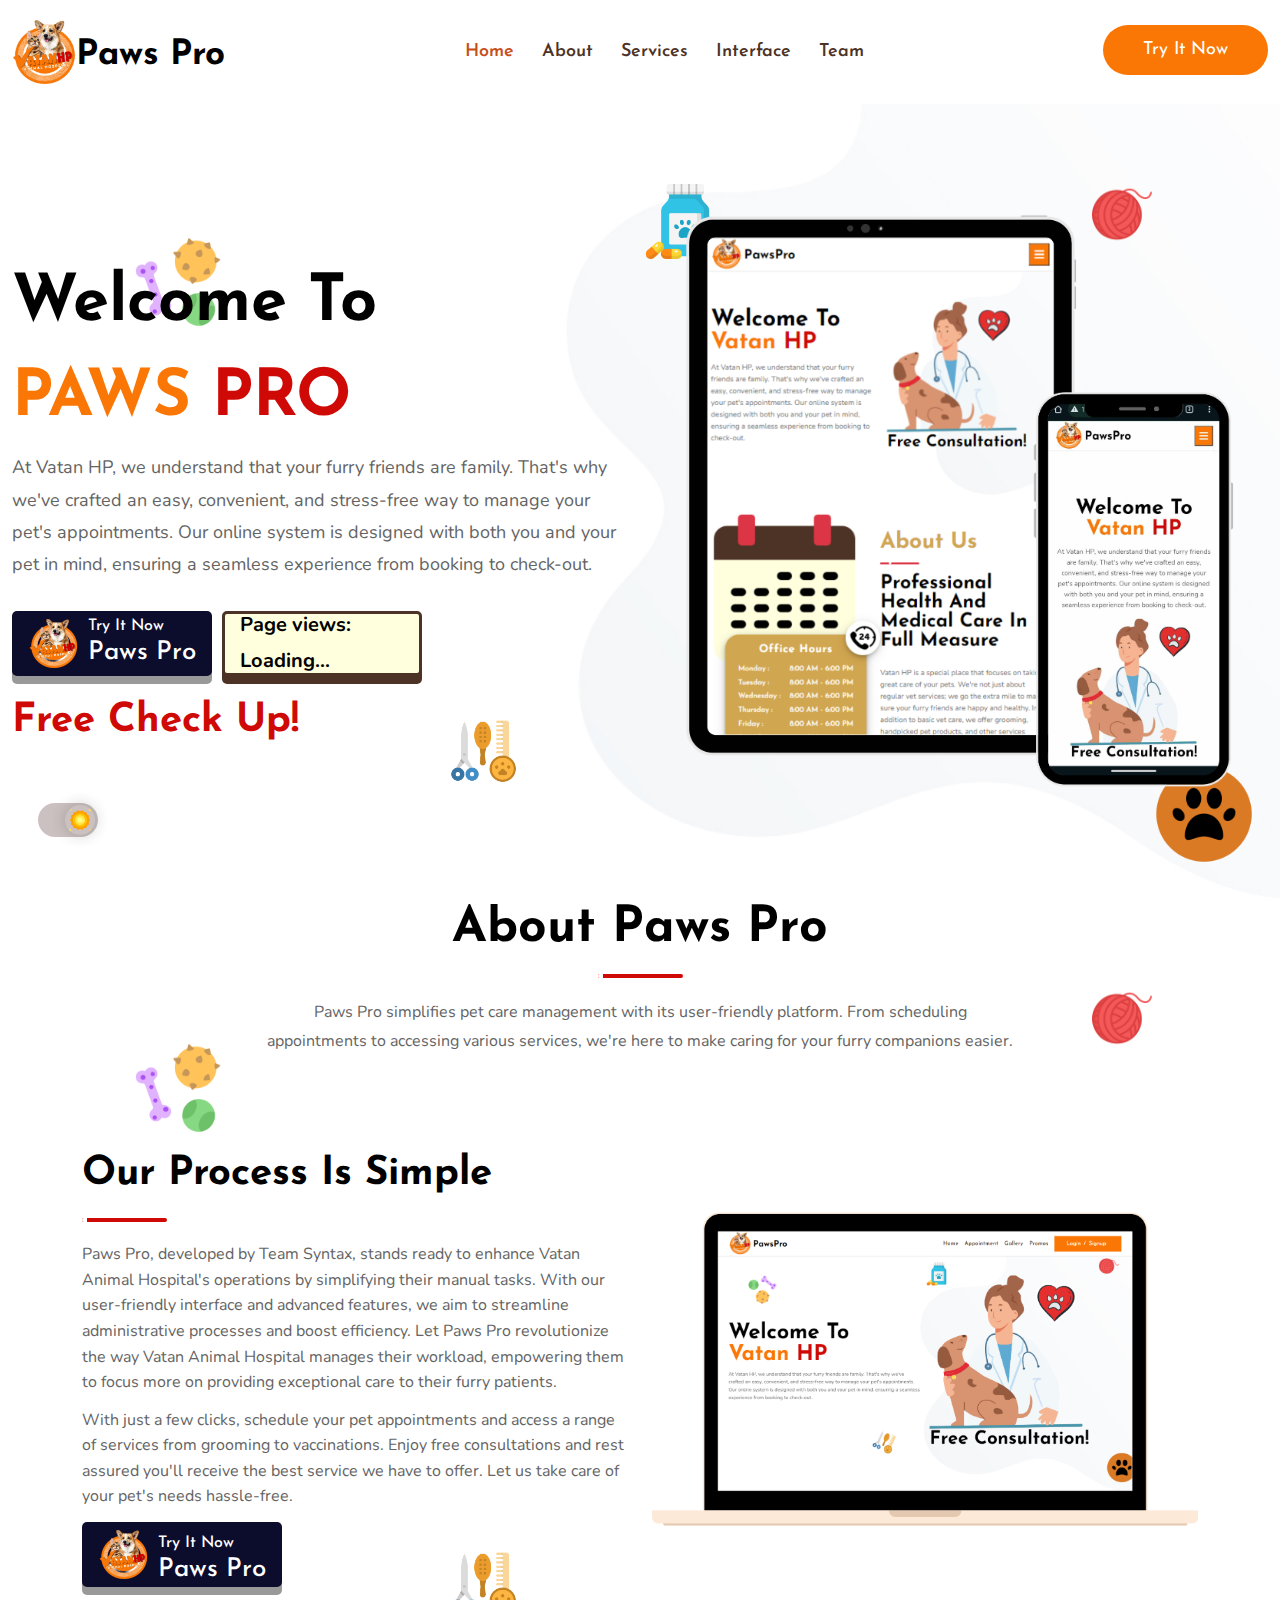
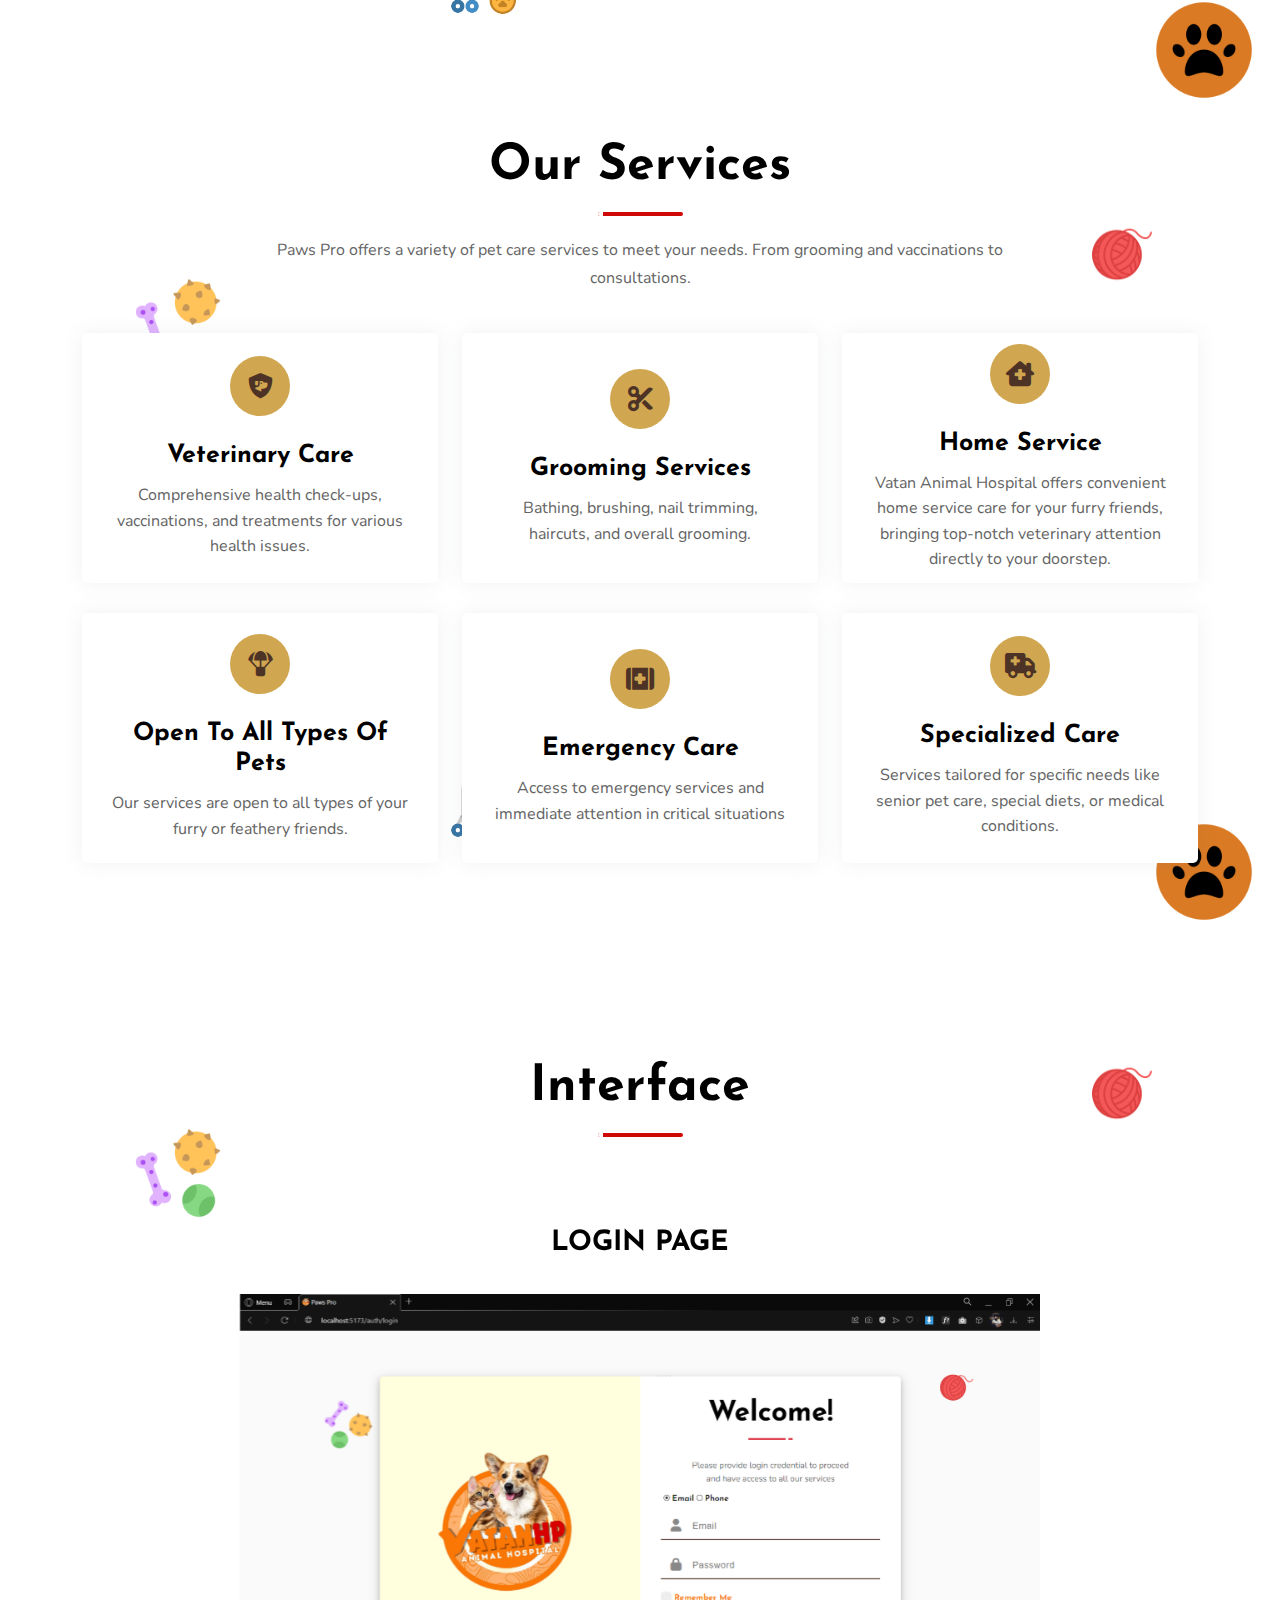
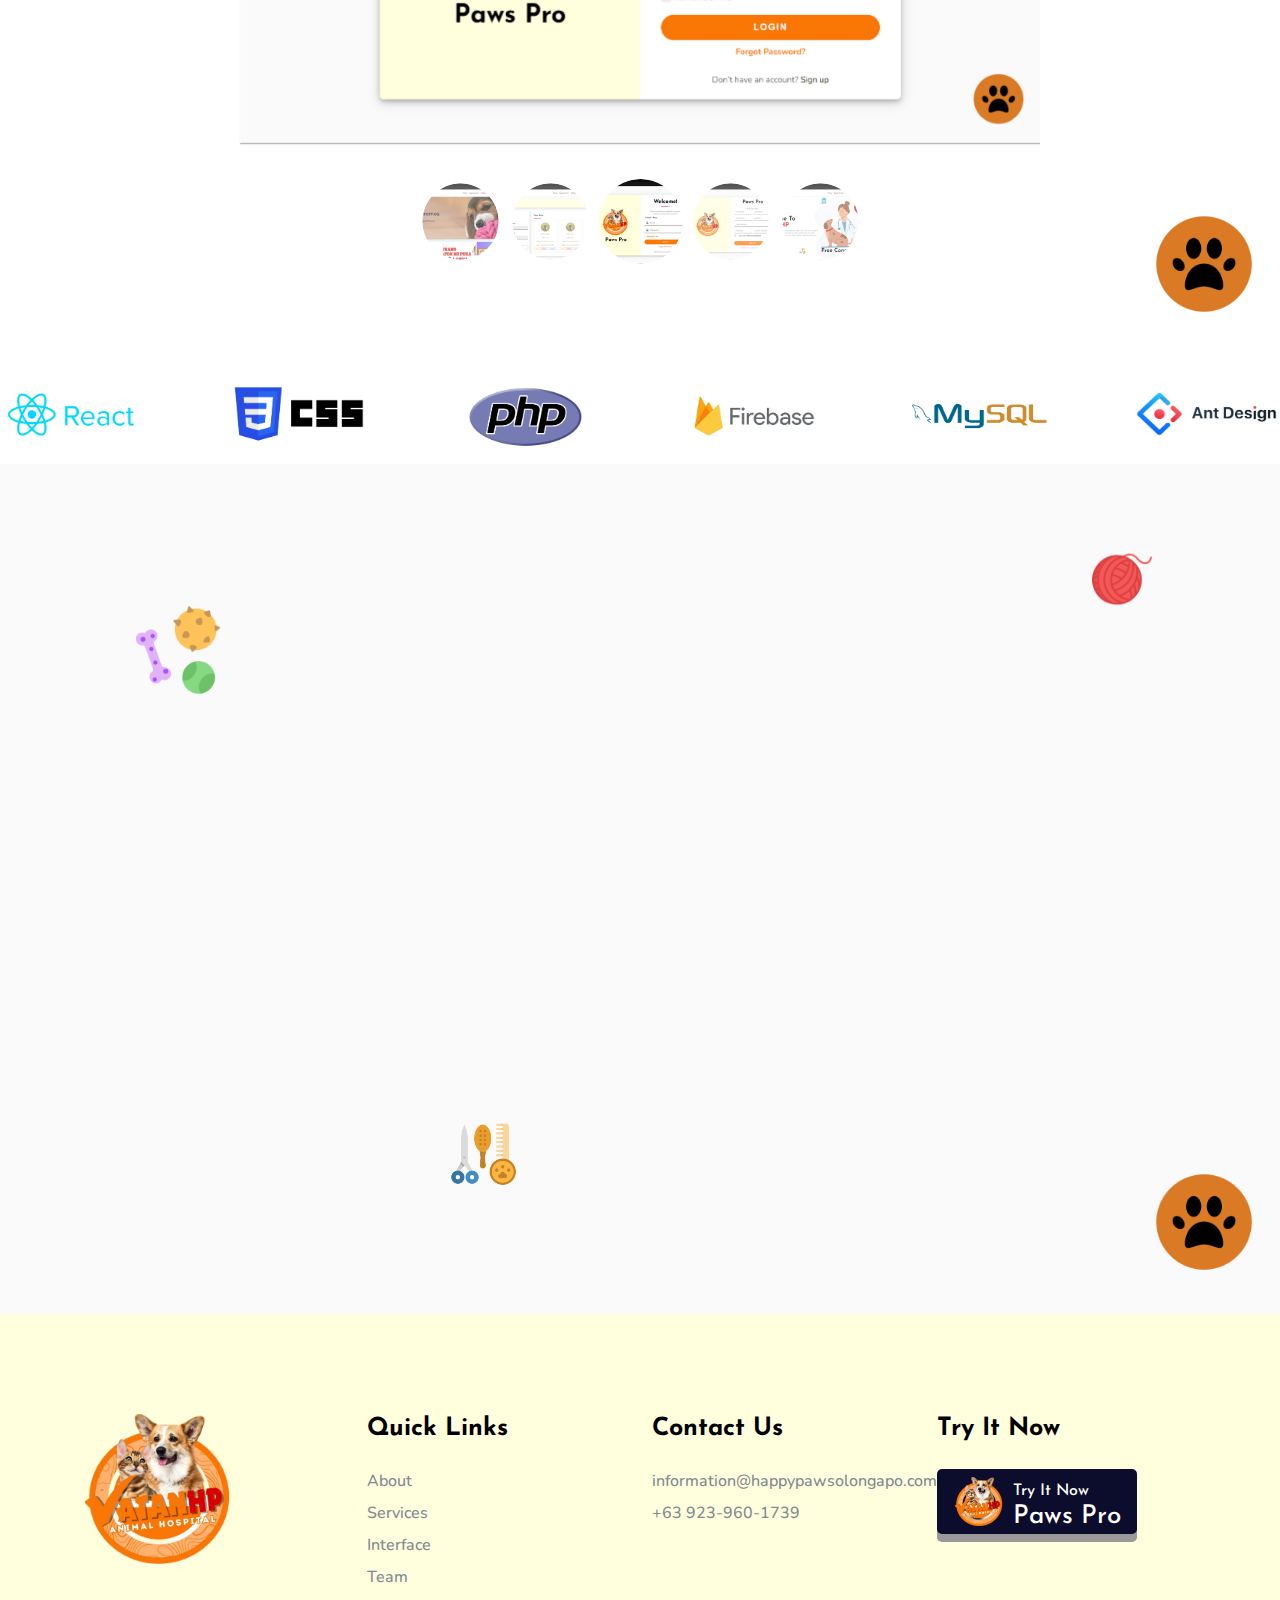
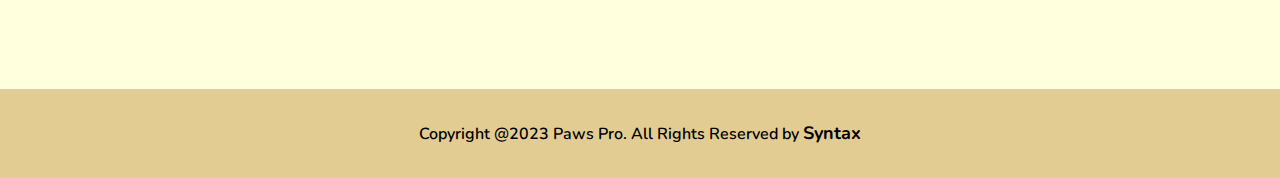
==== commit e8ef480b: "update" ====
--- a/index.html
+++ b/index.html
@@ -90,11 +90,11 @@
                             </a>
                         </li>
 
-                        <li class="nav-item">
+                        <!-- <li class="nav-item">
                             <a href="#faq" class="nav-link">
                                 Tutorials
                             </a>
-                        </li>
+                        </li> -->
 
                         <li class="nav-item">
                             <a href="#team" class="nav-link">
@@ -718,11 +718,11 @@
                                         Interface
                                     </a>
                                 </li>
-                                <li>
+                                <!-- <li>
                                     <a href="#tutorial">
                                         Tutorial
                                     </a>
-                                </li>
+                                </li> -->
                                 <li>
                                     <a href="#team">
                                         Team
